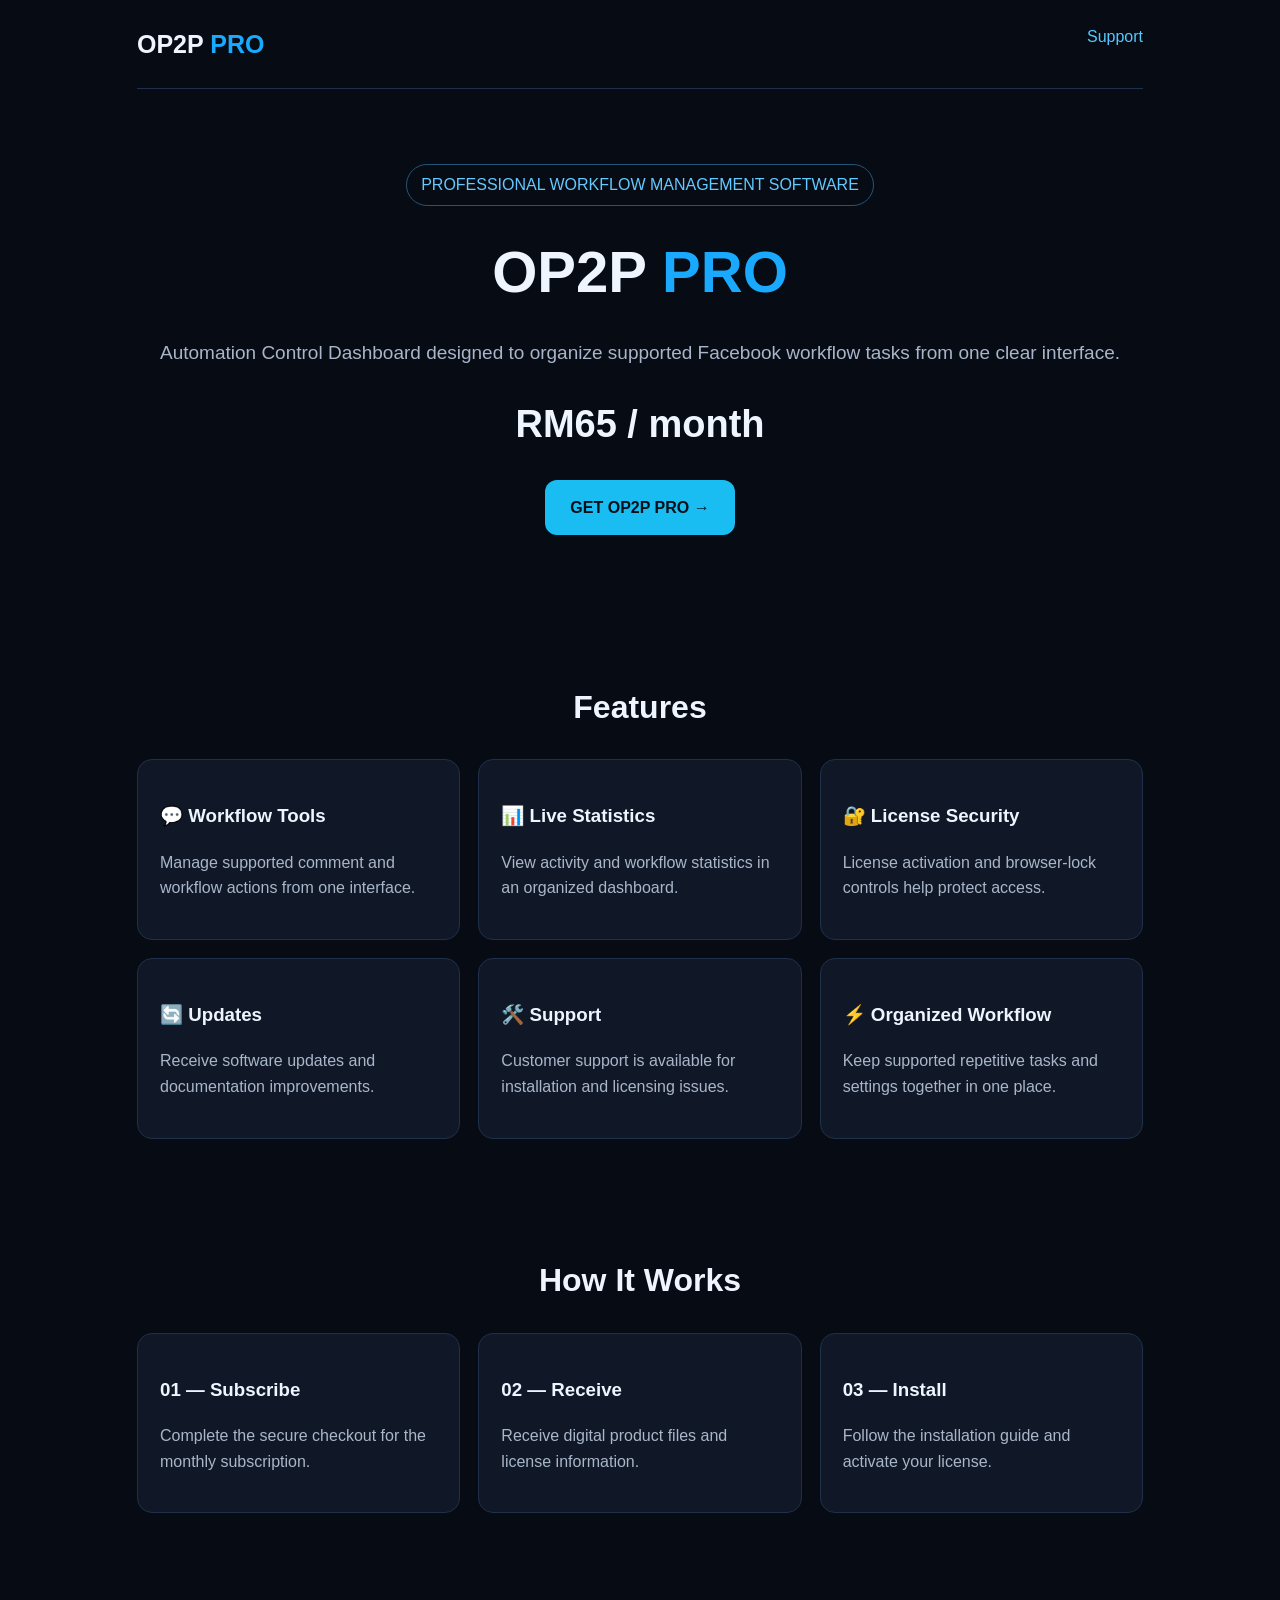
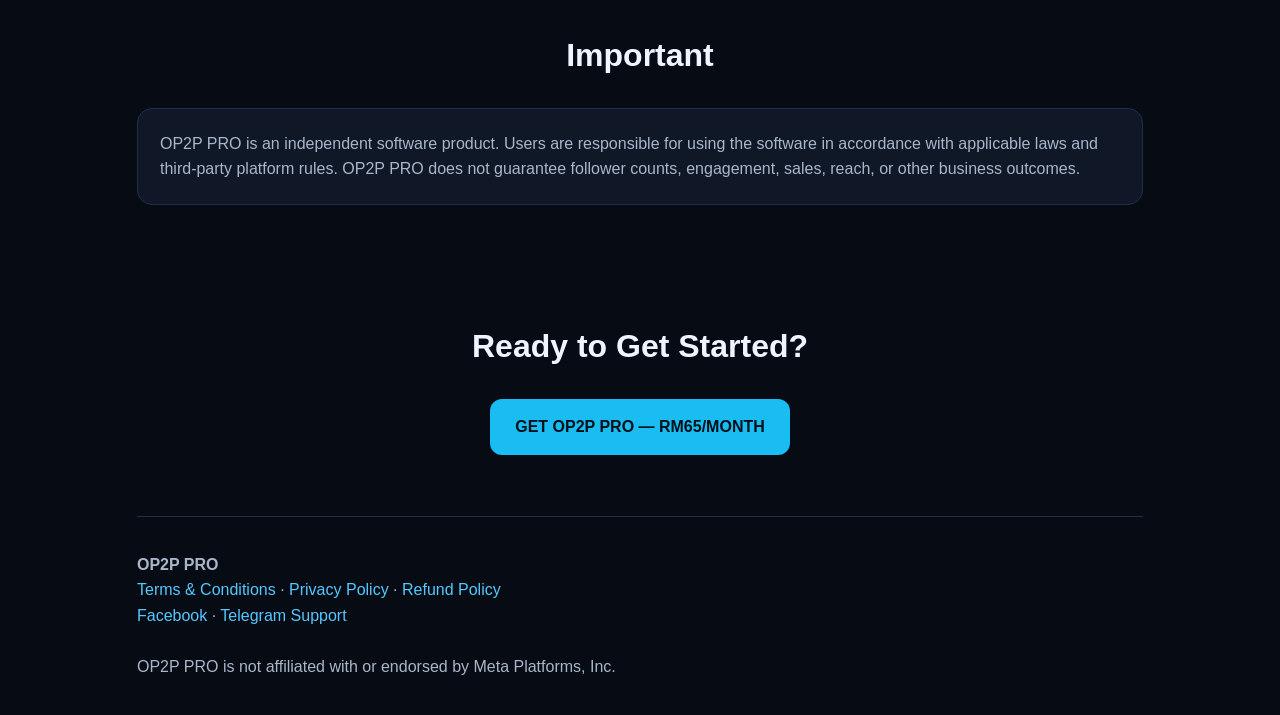
==== index.html @ 3888de6e "Add files via upload" ====
<!doctype html><html><head><meta charset="utf-8"><meta name="viewport" content="width=device-width,initial-scale=1"><title>OP2P PRO — Automation Control Dashboard</title><meta name="description" content="OP2P PRO professional workflow management software."><link rel="stylesheet" href="style.css"></head><body><div class="wrap"><nav><div class="logo">OP2P <span>PRO</span></div><a href="https://t.me/OP2PProSupportBot">Support</a></nav><header class="hero"><div class="badge">PROFESSIONAL WORKFLOW MANAGEMENT SOFTWARE</div><h1>OP2P <span style="color:#19a9ff">PRO</span></h1><p>Automation Control Dashboard designed to organize supported Facebook workflow tasks from one clear interface.</p><div class="price">RM65 / month</div><a class="cta" href="https://op2papps.lemonsqueezy.com/checkout/buy/ba3dc7da-df05-4dea-81e4-46353008de2c">GET OP2P PRO →</a></header><section><h2>Features</h2><div class="grid"><div class="card"><h3>💬 Workflow Tools</h3><p>Manage supported comment and workflow actions from one interface.</p></div><div class="card"><h3>📊 Live Statistics</h3><p>View activity and workflow statistics in an organized dashboard.</p></div><div class="card"><h3>🔐 License Security</h3><p>License activation and browser-lock controls help protect access.</p></div><div class="card"><h3>🔄 Updates</h3><p>Receive software updates and documentation improvements.</p></div><div class="card"><h3>🛠️ Support</h3><p>Customer support is available for installation and licensing issues.</p></div><div class="card"><h3>⚡ Organized Workflow</h3><p>Keep supported repetitive tasks and settings together in one place.</p></div></div></section><section><h2>How It Works</h2><div class="grid"><div class="card"><h3>01 — Subscribe</h3><p>Complete the secure checkout for the monthly subscription.</p></div><div class="card"><h3>02 — Receive</h3><p>Receive digital product files and license information.</p></div><div class="card"><h3>03 — Install</h3><p>Follow the installation guide and activate your license.</p></div></div></section><section><h2>Important</h2><div class="note">OP2P PRO is an independent software product. Users are responsible for using the software in accordance with applicable laws and third-party platform rules. OP2P PRO does not guarantee follower counts, engagement, sales, reach, or other business outcomes.</div></section><section><h2>Ready to Get Started?</h2><p style="text-align:center"><a class="cta" href="https://op2papps.lemonsqueezy.com/checkout/buy/ba3dc7da-df05-4dea-81e4-46353008de2c">GET OP2P PRO — RM65/MONTH</a></p></section><footer><b>OP2P PRO</b><br><a href="terms.html">Terms & Conditions</a> · <a href="privacy.html">Privacy Policy</a> · <a href="refund.html">Refund Policy</a><br><a href="https://www.facebook.com/OP2PApps">Facebook</a> · <a href="https://t.me/OP2PProSupportBot">Telegram Support</a><br><br>OP2P PRO is not affiliated with or endorsed by Meta Platforms, Inc.</footer></div></body></html>
---- style.css ----
*{box-sizing:border-box}body{margin:0;background:#070b14;color:#eef5ff;font:16px Arial;line-height:1.6}a{color:#55c8ff;text-decoration:none}.wrap{max-width:1050px;margin:auto;padding:0 22px}nav{padding:24px 0;border-bottom:1px solid #20304a;display:flex;justify-content:space-between}.logo{font-size:25px;font-weight:bold}.logo span{color:#19a9ff}.hero{text-align:center;padding:75px 0}.badge{color:#63c9ff;border:1px solid #245477;padding:7px 14px;border-radius:30px;display:inline-block}h1{font-size:58px;margin:20px 0}.hero p{color:#a9b6ca;font-size:19px}.price{font-size:38px;font-weight:bold;margin:25px}.cta{display:inline-block;padding:15px 25px;border-radius:12px;background:#19bdf2;color:#03101a;font-weight:bold}.grid{display:grid;grid-template-columns:repeat(3,1fr);gap:18px}.card{background:#101827;border:1px solid #20304a;border-radius:15px;padding:22px}.card p{color:#a9b6ca}section{padding:45px 0}h2{text-align:center;font-size:32px}.note{background:#101827;border:1px solid #20304a;border-radius:15px;padding:22px;color:#a9b6ca}footer{border-top:1px solid #20304a;padding:35px 0;color:#a9b6ca}@media(max-width:700px){h1{font-size:42px}.grid{grid-template-columns:1fr}}
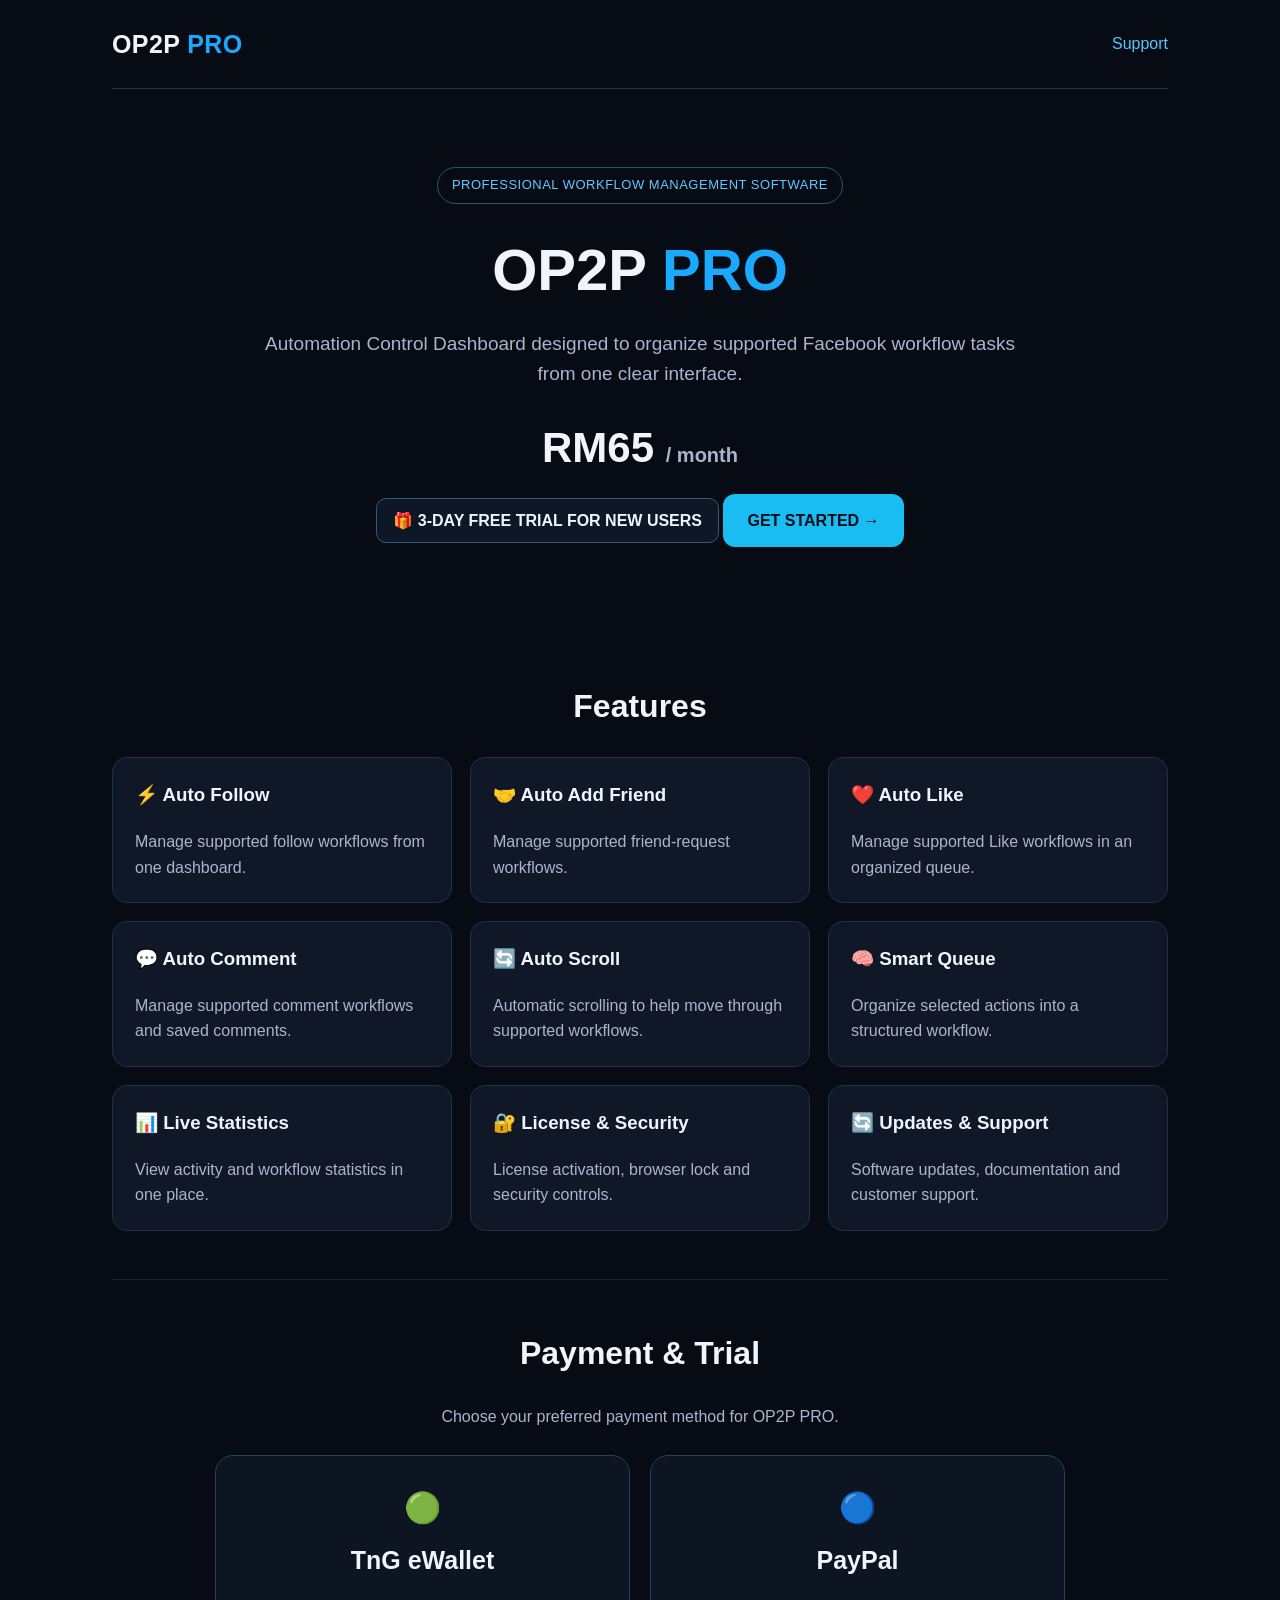
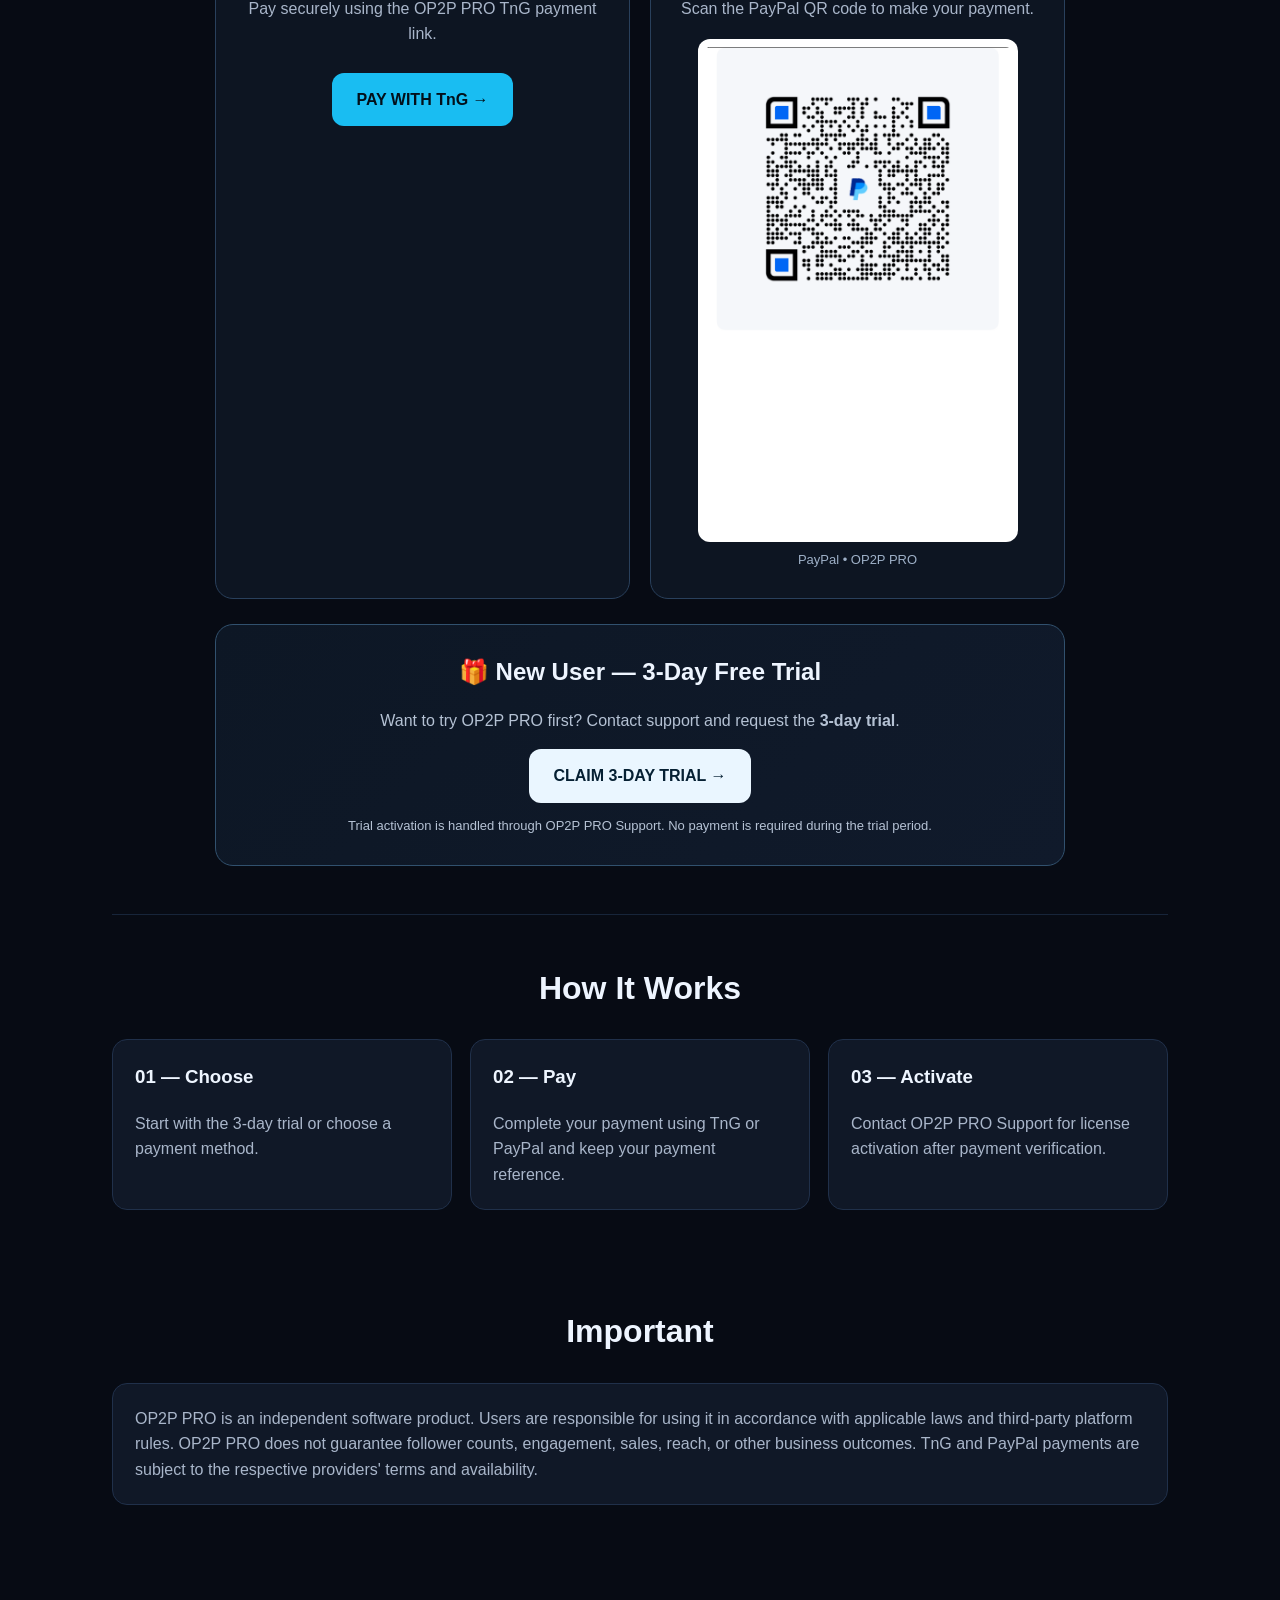
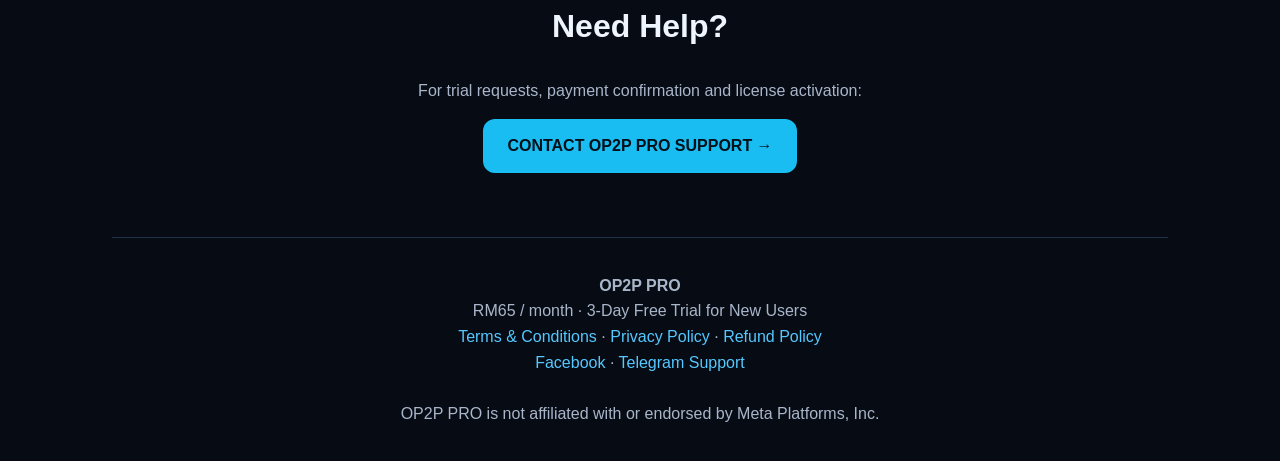
==== commit 57dc8501: "Add files via upload" ====
--- a/index.html
+++ b/index.html
@@ -1 +1,97 @@
-<!doctype html><html><head><meta charset="utf-8"><meta name="viewport" content="width=device-width,initial-scale=1"><title>OP2P PRO — Automation Control Dashboard</title><meta name="description" content="OP2P PRO professional workflow management software."><link rel="stylesheet" href="style.css"></head><body><div class="wrap"><nav><div class="logo">OP2P <span>PRO</span></div><a href="https://t.me/OP2PProSupportBot">Support</a></nav><header class="hero"><div class="badge">PROFESSIONAL WORKFLOW MANAGEMENT SOFTWARE</div><h1>OP2P <span style="color:#19a9ff">PRO</span></h1><p>Automation Control Dashboard designed to organize supported Facebook workflow tasks from one clear interface.</p><div class="price">RM65 / month</div><a class="cta" href="https://op2papps.lemonsqueezy.com/checkout/buy/ba3dc7da-df05-4dea-81e4-46353008de2c">GET OP2P PRO →</a></header><section><h2>Features</h2><div class="grid"><div class="card"><h3>💬 Workflow Tools</h3><p>Manage supported comment and workflow actions from one interface.</p></div><div class="card"><h3>📊 Live Statistics</h3><p>View activity and workflow statistics in an organized dashboard.</p></div><div class="card"><h3>🔐 License Security</h3><p>License activation and browser-lock controls help protect access.</p></div><div class="card"><h3>🔄 Updates</h3><p>Receive software updates and documentation improvements.</p></div><div class="card"><h3>🛠️ Support</h3><p>Customer support is available for installation and licensing issues.</p></div><div class="card"><h3>⚡ Organized Workflow</h3><p>Keep supported repetitive tasks and settings together in one place.</p></div></div></section><section><h2>How It Works</h2><div class="grid"><div class="card"><h3>01 — Subscribe</h3><p>Complete the secure checkout for the monthly subscription.</p></div><div class="card"><h3>02 — Receive</h3><p>Receive digital product files and license information.</p></div><div class="card"><h3>03 — Install</h3><p>Follow the installation guide and activate your license.</p></div></div></section><section><h2>Important</h2><div class="note">OP2P PRO is an independent software product. Users are responsible for using the software in accordance with applicable laws and third-party platform rules. OP2P PRO does not guarantee follower counts, engagement, sales, reach, or other business outcomes.</div></section><section><h2>Ready to Get Started?</h2><p style="text-align:center"><a class="cta" href="https://op2papps.lemonsqueezy.com/checkout/buy/ba3dc7da-df05-4dea-81e4-46353008de2c">GET OP2P PRO — RM65/MONTH</a></p></section><footer><b>OP2P PRO</b><br><a href="terms.html">Terms & Conditions</a> · <a href="privacy.html">Privacy Policy</a> · <a href="refund.html">Refund Policy</a><br><a href="https://www.facebook.com/OP2PApps">Facebook</a> · <a href="https://t.me/OP2PProSupportBot">Telegram Support</a><br><br>OP2P PRO is not affiliated with or endorsed by Meta Platforms, Inc.</footer></div></body></html>+<!doctype html>
+<html lang="en">
+<head>
+<meta charset="utf-8">
+<meta name="viewport" content="width=device-width,initial-scale=1">
+<title>OP2P PRO — Automation Control Dashboard</title>
+<meta name="description" content="OP2P PRO professional workflow management software with TnG and PayPal payment options.">
+<link rel="stylesheet" href="style.css">
+</head>
+<body>
+<div class="wrap">
+<nav>
+  <div class="logo">OP2P <span>PRO</span></div>
+  <a href="https://t.me/OP2PProSupportBot">Support</a>
+</nav>
+
+<header class="hero">
+  <div class="badge">PROFESSIONAL WORKFLOW MANAGEMENT SOFTWARE</div>
+  <h1>OP2P <span>PRO</span></h1>
+  <p>Automation Control Dashboard designed to organize supported Facebook workflow tasks from one clear interface.</p>
+  <div class="price">RM65 <small>/ month</small></div>
+  <div class="trial">🎁 3-DAY FREE TRIAL FOR NEW USERS</div>
+  <a class="cta" href="#payment">GET STARTED →</a>
+</header>
+
+<section>
+  <h2>Features</h2>
+  <div class="feature-list">
+    <div class="card"><h3>⚡ Auto Follow</h3><p>Manage supported follow workflows from one dashboard.</p></div>
+    <div class="card"><h3>🤝 Auto Add Friend</h3><p>Manage supported friend-request workflows.</p></div>
+    <div class="card"><h3>❤️ Auto Like</h3><p>Manage supported Like workflows in an organized queue.</p></div>
+    <div class="card"><h3>💬 Auto Comment</h3><p>Manage supported comment workflows and saved comments.</p></div>
+    <div class="card"><h3>🔄 Auto Scroll</h3><p>Automatic scrolling to help move through supported workflows.</p></div>
+    <div class="card"><h3>🧠 Smart Queue</h3><p>Organize selected actions into a structured workflow.</p></div>
+    <div class="card"><h3>📊 Live Statistics</h3><p>View activity and workflow statistics in one place.</p></div>
+    <div class="card"><h3>🔐 License & Security</h3><p>License activation, browser lock and security controls.</p></div>
+    <div class="card"><h3>🔄 Updates & Support</h3><p>Software updates, documentation and customer support.</p></div>
+  </div>
+</section>
+
+<section id="payment" class="payment-section">
+  <h2>Payment & Trial</h2>
+  <p class="center">Choose your preferred payment method for OP2P PRO.</p>
+  <div class="payment-grid">
+    <div class="payment-card tng">
+      <div class="payment-icon">🟢</div>
+      <h3>TnG eWallet</h3>
+      <p>Pay securely using the OP2P PRO TnG payment link.</p>
+      <a class="pay-btn" href="https://payment.tngdigital.com.my/sc/bDLofUCBY8" target="_blank" rel="noopener">PAY WITH TnG →</a>
+    </div>
+    <div class="payment-card paypal">
+      <div class="payment-icon">🔵</div>
+      <h3>PayPal</h3>
+      <p>Scan the PayPal QR code to make your payment.</p>
+      <img class="paypal-qr" src="paypal-qr.png" alt="OP2P PRO PayPal payment QR code">
+      <div class="qr-note">PayPal • OP2P PRO</div>
+    </div>
+  </div>
+
+  <div class="trial-box">
+    <h3>🎁 New User — 3-Day Free Trial</h3>
+    <p>Want to try OP2P PRO first? Contact support and request the <strong>3-day trial</strong>.</p>
+    <a class="secondary-cta" href="https://t.me/OP2PProSupportBot">CLAIM 3-DAY TRIAL →</a>
+    <p class="small">Trial activation is handled through OP2P PRO Support. No payment is required during the trial period.</p>
+  </div>
+</section>
+
+<section>
+  <h2>How It Works</h2>
+  <div class="grid three">
+    <div class="card"><h3>01 — Choose</h3><p>Start with the 3-day trial or choose a payment method.</p></div>
+    <div class="card"><h3>02 — Pay</h3><p>Complete your payment using TnG or PayPal and keep your payment reference.</p></div>
+    <div class="card"><h3>03 — Activate</h3><p>Contact OP2P PRO Support for license activation after payment verification.</p></div>
+  </div>
+</section>
+
+<section>
+  <h2>Important</h2>
+  <div class="note">OP2P PRO is an independent software product. Users are responsible for using it in accordance with applicable laws and third-party platform rules. OP2P PRO does not guarantee follower counts, engagement, sales, reach, or other business outcomes. TnG and PayPal payments are subject to the respective providers' terms and availability.</div>
+</section>
+
+<section>
+  <h2>Need Help?</h2>
+  <p class="center">For trial requests, payment confirmation and license activation:</p>
+  <p class="center"><a class="cta" href="https://t.me/OP2PProSupportBot">CONTACT OP2P PRO SUPPORT →</a></p>
+</section>
+
+<footer>
+  <b>OP2P PRO</b><br>
+  RM65 / month · 3-Day Free Trial for New Users<br>
+  <a href="terms.html">Terms & Conditions</a> · <a href="privacy.html">Privacy Policy</a> · <a href="refund.html">Refund Policy</a><br>
+  <a href="https://www.facebook.com/OP2PApps">Facebook</a> · <a href="https://t.me/OP2PProSupportBot">Telegram Support</a><br><br>
+  OP2P PRO is not affiliated with or endorsed by Meta Platforms, Inc.
+</footer>
+</div>
+</body>
+</html>
--- a/style.css
+++ b/style.css
@@ -1 +1,28 @@
-*{box-sizing:border-box}body{margin:0;background:#070b14;color:#eef5ff;font:16px Arial;line-height:1.6}a{color:#55c8ff;text-decoration:none}.wrap{max-width:1050px;margin:auto;padding:0 22px}nav{padding:24px 0;border-bottom:1px solid #20304a;display:flex;justify-content:space-between}.logo{font-size:25px;font-weight:bold}.logo span{color:#19a9ff}.hero{text-align:center;padding:75px 0}.badge{color:#63c9ff;border:1px solid #245477;padding:7px 14px;border-radius:30px;display:inline-block}h1{font-size:58px;margin:20px 0}.hero p{color:#a9b6ca;font-size:19px}.price{font-size:38px;font-weight:bold;margin:25px}.cta{display:inline-block;padding:15px 25px;border-radius:12px;background:#19bdf2;color:#03101a;font-weight:bold}.grid{display:grid;grid-template-columns:repeat(3,1fr);gap:18px}.card{background:#101827;border:1px solid #20304a;border-radius:15px;padding:22px}.card p{color:#a9b6ca}section{padding:45px 0}h2{text-align:center;font-size:32px}.note{background:#101827;border:1px solid #20304a;border-radius:15px;padding:22px;color:#a9b6ca}footer{border-top:1px solid #20304a;padding:35px 0;color:#a9b6ca}@media(max-width:700px){h1{font-size:42px}.grid{grid-template-columns:1fr}}+*{box-sizing:border-box}
+html{scroll-behavior:smooth}
+body{margin:0;background:#070b14;color:#eef5ff;font:16px Arial,Helvetica,sans-serif;line-height:1.6}
+a{color:#55c8ff;text-decoration:none}
+a:hover{text-decoration:underline}
+.wrap{max-width:1100px;margin:auto;padding:0 22px}
+nav{padding:24px 0;border-bottom:1px solid #20304a;display:flex;justify-content:space-between;align-items:center}
+.logo{font-size:25px;font-weight:bold;letter-spacing:.4px}.logo span,h1 span{color:#19a9ff}
+.hero{text-align:center;padding:78px 0 65px}
+.badge{color:#63c9ff;border:1px solid #245477;padding:7px 14px;border-radius:30px;display:inline-block;font-size:13px;letter-spacing:.5px}
+h1{font-size:58px;margin:20px 0 12px}
+.hero p{max-width:760px;margin:0 auto;color:#a9b6ca;font-size:19px}
+.price{font-size:42px;font-weight:bold;margin:25px 0 8px}.price small{font-size:20px;color:#a9b6ca}
+.trial{display:inline-block;margin:8px 0 25px;padding:9px 16px;border:1px solid #355a78;border-radius:10px;background:#0d1726;color:#e8f6ff;font-weight:bold}
+.cta,.pay-btn,.secondary-cta{display:inline-block;padding:14px 24px;border-radius:12px;background:#19bdf2;color:#03101a;font-weight:bold;text-decoration:none}.cta:hover,.pay-btn:hover,.secondary-cta:hover{text-decoration:none;filter:brightness(1.08)}
+section{padding:48px 0}h2{text-align:center;font-size:32px;margin:0 0 25px}.center{text-align:center;color:#a9b6ca}
+.feature-list{display:grid;grid-template-columns:repeat(3,1fr);gap:18px}
+.grid.three{display:grid;grid-template-columns:repeat(3,1fr);gap:18px}
+.card{background:#101827;border:1px solid #20304a;border-radius:15px;padding:22px}.card h3{margin-top:0}.card p{color:#a9b6ca;margin-bottom:0}
+.payment-section{border-top:1px solid #17253a;border-bottom:1px solid #17253a}
+.payment-grid{display:grid;grid-template-columns:1fr 1fr;gap:20px;max-width:850px;margin:25px auto}
+.payment-card{background:#0d1522;border:1px solid #29405c;border-radius:18px;padding:28px;text-align:center}.payment-card h3{font-size:25px;margin:8px 0}.payment-card p{color:#a9b6ca}.payment-icon{font-size:30px}
+.pay-btn{margin-top:10px}.paypal-qr{display:block;width:min(320px,100%);height:auto;margin:18px auto 8px;border-radius:12px;background:#fff;padding:8px}.qr-note{color:#9eb0c7;font-size:13px}
+.trial-box{max-width:850px;margin:25px auto 0;padding:28px;border:1px solid #31516e;border-radius:18px;background:linear-gradient(135deg,#0d1725,#101a2b);text-align:center}.trial-box h3{font-size:24px;margin:0 0 8px}.trial-box p{color:#b5c2d4}.small{font-size:13px!important;margin-bottom:0}
+.secondary-cta{background:#eaf6ff;color:#062033}
+.note{background:#101827;border:1px solid #20304a;border-radius:15px;padding:22px;color:#a9b6ca}
+footer{border-top:1px solid #20304a;padding:35px 0;color:#a9b6ca;text-align:center}
+@media(max-width:800px){.feature-list,.grid.three,.payment-grid{grid-template-columns:1fr}h1{font-size:44px}.hero{padding-top:55px}.price{font-size:36px}}
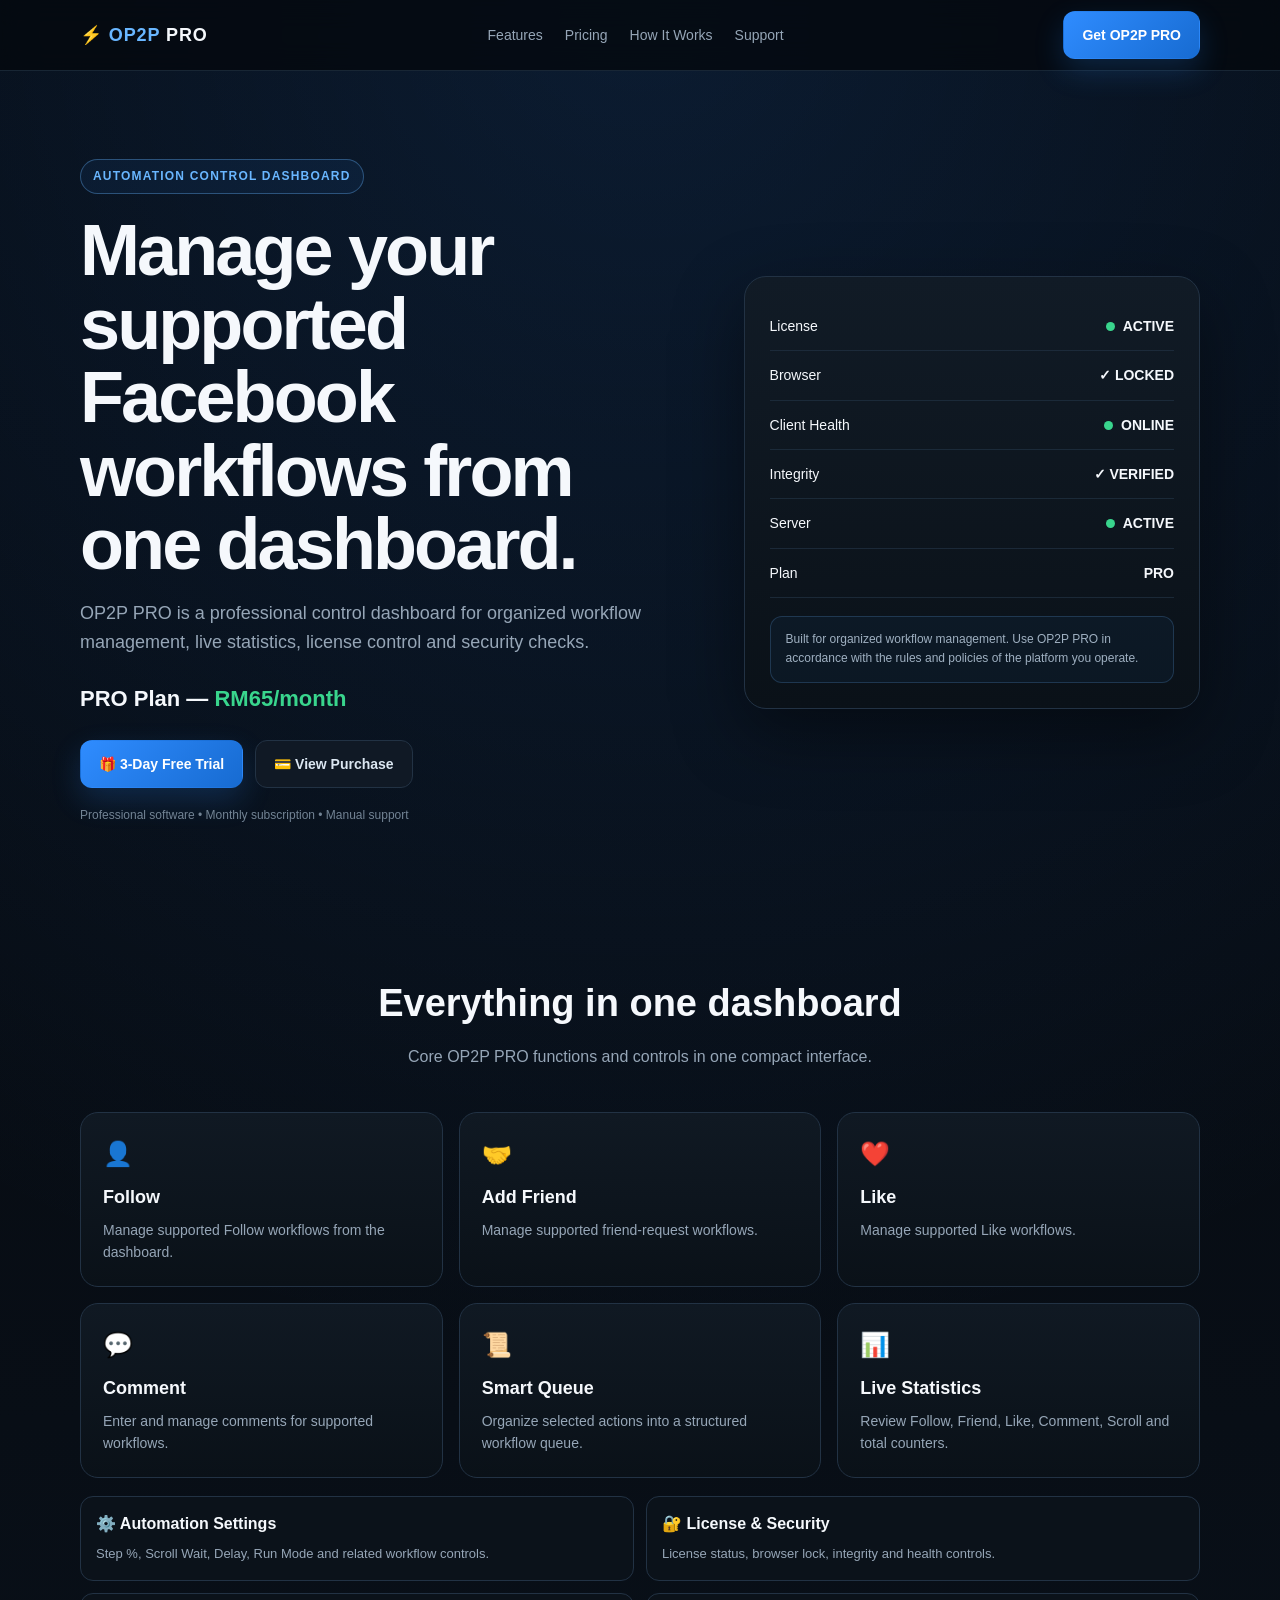
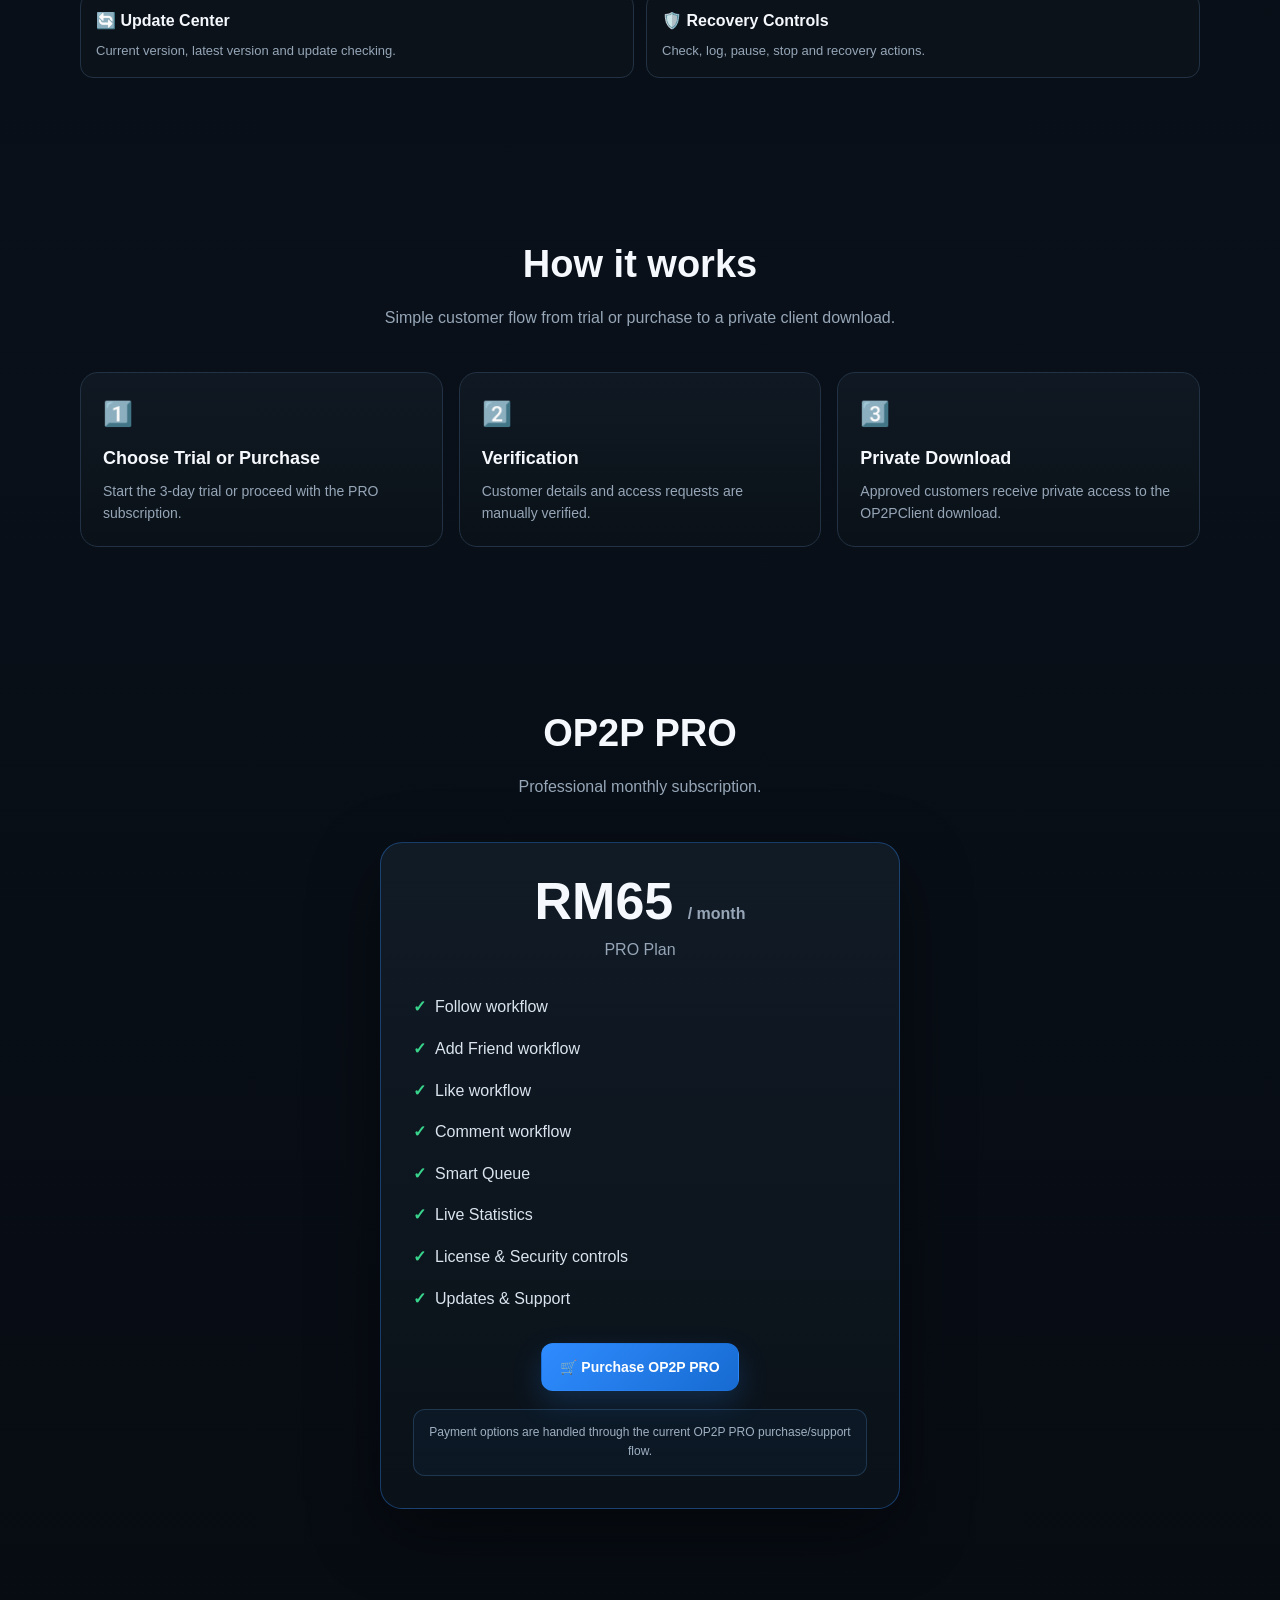
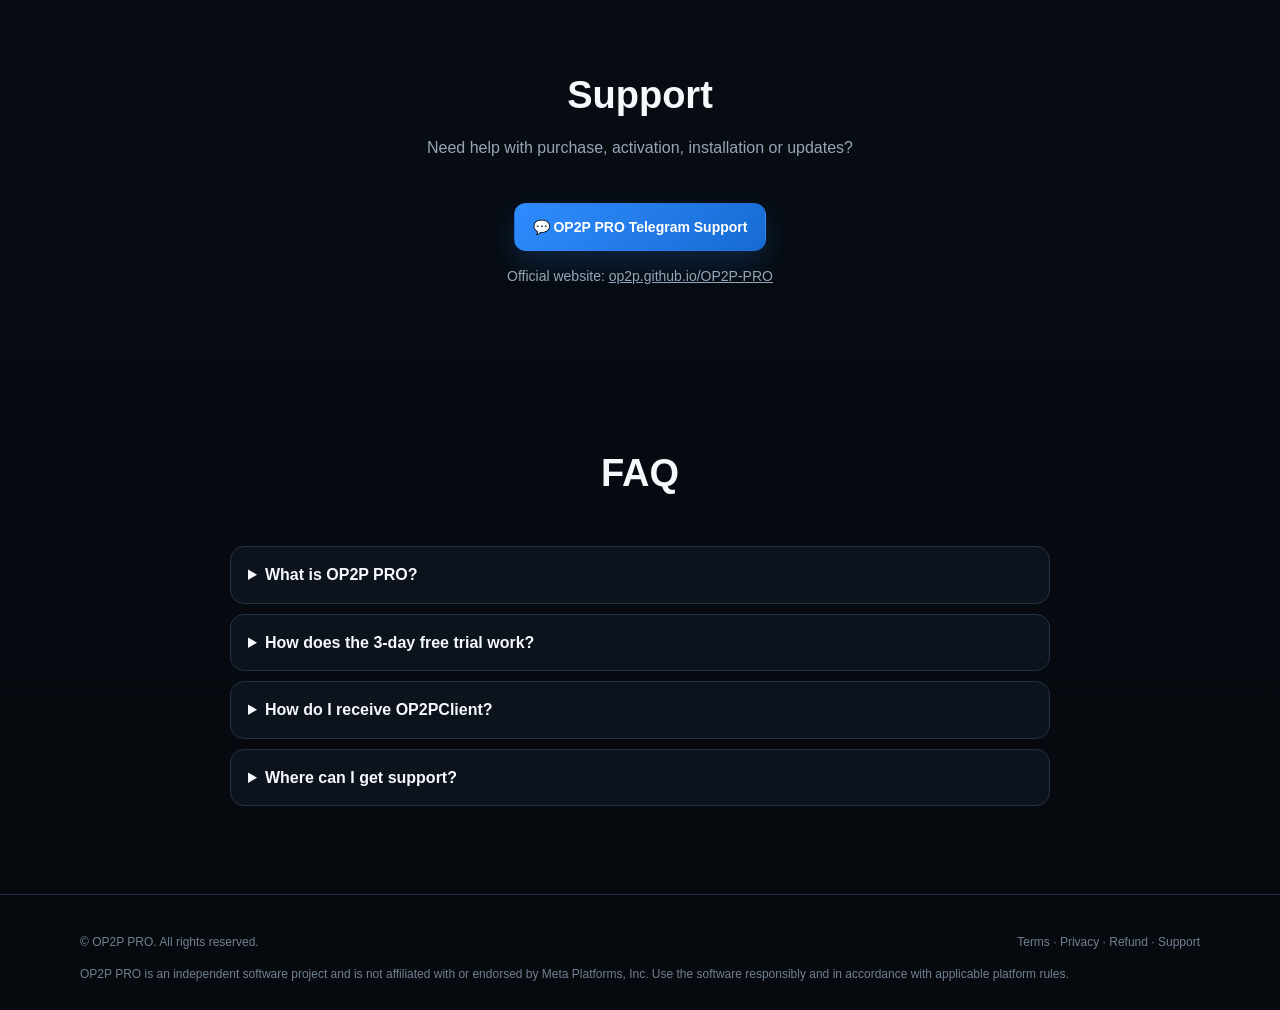
==== commit 39ab5884: "Add files via upload" ====
--- a/index.html
+++ b/index.html
@@ -1,97 +1,344 @@
-<!doctype html>
+<!DOCTYPE html>
 <html lang="en">
 <head>
-<meta charset="utf-8">
+<meta charset="UTF-8">
 <meta name="viewport" content="width=device-width,initial-scale=1">
+<meta name="description" content="OP2P PRO — Professional Automation Control Dashboard for organized Facebook workflow management.">
+<meta name="theme-color" content="#070a0f">
 <title>OP2P PRO — Automation Control Dashboard</title>
-<meta name="description" content="OP2P PRO professional workflow management software with TnG and PayPal payment options.">
-<link rel="stylesheet" href="style.css">
+<style>
+:root{
+  --bg:#05080d;
+  --panel:#0c121a;
+  --panel2:#101923;
+  --line:#223244;
+  --text:#f5f8fc;
+  --muted:#96a6b7;
+  --blue:#2f8cff;
+  --blue2:#69b6ff;
+  --green:#39d58d;
+  --shadow:0 24px 70px rgba(0,0,0,.42);
+}
+*{box-sizing:border-box}
+html{scroll-behavior:smooth}
+body{
+  margin:0;
+  font-family:Inter,Segoe UI,Arial,sans-serif;
+  color:var(--text);
+  background:
+    radial-gradient(circle at 50% 0%,rgba(47,140,255,.15),transparent 32%),
+    linear-gradient(180deg,#05080d,#091019 45%,#06090e);
+  line-height:1.6;
+}
+a{color:inherit}
+.container{width:min(1120px,calc(100% - 36px));margin:auto}
+.nav{
+  position:sticky;top:0;z-index:20;
+  backdrop-filter:blur(14px);
+  background:rgba(5,8,13,.78);
+  border-bottom:1px solid rgba(34,50,68,.7);
+}
+.nav-inner{
+  min-height:70px;display:flex;align-items:center;justify-content:space-between;gap:18px;
+}
+.brand{font-weight:900;letter-spacing:.05em;font-size:18px}
+.brand span{color:var(--blue2)}
+.nav-links{display:flex;gap:22px;align-items:center;font-size:14px;color:var(--muted)}
+.nav-links a{text-decoration:none}
+.nav-links a:hover{color:var(--text)}
+.btn{
+  display:inline-flex;align-items:center;justify-content:center;
+  min-height:48px;padding:0 18px;border-radius:12px;
+  text-decoration:none;font-weight:800;font-size:14px;
+  border:1px solid transparent;transition:.18s ease;
+}
+.btn:hover{transform:translateY(-1px)}
+.btn-primary{
+  color:#fff;
+  background:linear-gradient(135deg,var(--blue),#176bd1);
+  box-shadow:0 12px 30px rgba(47,140,255,.2);
+}
+.btn-secondary{
+  color:#dce7f2;background:#101925;border-color:var(--line);
+}
+.hero{padding:88px 0 70px}
+.hero-grid{display:grid;grid-template-columns:1.15fr .85fr;gap:46px;align-items:center}
+.eyebrow{
+  display:inline-flex;padding:7px 12px;border-radius:999px;
+  border:1px solid rgba(105,182,255,.35);
+  background:rgba(47,140,255,.07);
+  color:var(--blue2);font-size:12px;font-weight:900;letter-spacing:.1em;
+}
+h1{font-size:clamp(42px,7vw,72px);line-height:1.02;margin:20px 0 18px;letter-spacing:-.04em}
+.hero p{font-size:18px;color:var(--muted);max-width:680px}
+.price{
+  margin:24px 0 8px;font-size:22px;font-weight:900;
+}
+.price span{color:var(--green)}
+.hero-actions{display:flex;flex-wrap:wrap;gap:12px;margin-top:24px}
+.trust{margin-top:18px;color:#728394;font-size:12px}
+.hero-card{
+  background:linear-gradient(180deg,#111b26,#0a1118);
+  border:1px solid var(--line);border-radius:22px;padding:25px;box-shadow:var(--shadow);
+}
+.status-row{
+  display:flex;align-items:center;justify-content:space-between;
+  padding:13px 0;border-bottom:1px solid rgba(34,50,68,.7);
+  font-size:14px;
+}
+.status-row:last-child{border-bottom:0}
+.dot{width:9px;height:9px;border-radius:50%;display:inline-block;margin-right:8px;background:var(--green)}
+.section{padding:78px 0}
+.section-title{text-align:center;max-width:720px;margin:0 auto 42px}
+.section-title h2{font-size:38px;margin:0 0 10px}
+.section-title p{margin:0;color:var(--muted)}
+.grid{display:grid;grid-template-columns:repeat(3,1fr);gap:16px}
+.card{
+  background:linear-gradient(180deg,#101923,#0a1118);
+  border:1px solid var(--line);border-radius:18px;padding:22px;
+}
+.card h3{margin:10px 0 7px;font-size:18px}
+.card p{margin:0;color:var(--muted);font-size:14px}
+.icon{font-size:24px}
+.feature-list{display:grid;grid-template-columns:repeat(2,1fr);gap:12px;margin-top:18px}
+.feature{
+  padding:14px 15px;background:#0b121a;border:1px solid var(--line);border-radius:13px;
+}
+.feature b{display:block;margin-bottom:4px}
+.feature span{color:var(--muted);font-size:13px}
+.pricing{
+  max-width:520px;margin:auto;
+  text-align:center;
+  background:linear-gradient(180deg,#111b26,#0a1118);
+  border:1px solid rgba(47,140,255,.35);border-radius:22px;
+  padding:32px;box-shadow:var(--shadow);
+}
+.price-big{font-size:52px;font-weight:900;line-height:1}
+.price-big small{font-size:16px;color:var(--muted);font-weight:600}
+.pricing ul{list-style:none;padding:0;margin:24px 0;text-align:left}
+.pricing li{padding:8px 0;color:#d9e4ee}
+.pricing li::before{content:"✓";color:var(--green);font-weight:900;margin-right:9px}
+.center{text-align:center}
+.faq{max-width:820px;margin:auto}
+.faq details{
+  background:#0c131c;border:1px solid var(--line);border-radius:14px;
+  padding:15px 17px;margin-bottom:10px;
+}
+.faq summary{cursor:pointer;font-weight:800}
+.faq p{color:var(--muted);margin:10px 0 0}
+.footer{
+  padding:38px 0 26px;border-top:1px solid var(--line);
+  color:#718091;font-size:12px;
+}
+.footer-grid{display:flex;justify-content:space-between;gap:20px;flex-wrap:wrap}
+.footer a{text-decoration:none}
+.notice{
+  margin-top:18px;padding:13px 15px;border-radius:12px;
+  border:1px solid rgba(105,182,255,.2);background:rgba(47,140,255,.05);
+  color:#9fb0c1;font-size:12px;
+}
+@media(max-width:850px){
+  .hero-grid{grid-template-columns:1fr}
+  .grid{grid-template-columns:1fr}
+}
+@media(max-width:650px){
+  .nav-links{display:none}
+  .hero{padding:62px 0 48px}
+  .feature-list{grid-template-columns:1fr}
+  .container{width:min(100% - 24px,1120px)}
+  h1{font-size:46px}
+}
+</style>
 </head>
 <body>
-<div class="wrap">
-<nav>
-  <div class="logo">OP2P <span>PRO</span></div>
-  <a href="https://t.me/OP2PProSupportBot">Support</a>
+
+<nav class="nav">
+  <div class="container nav-inner">
+    <div class="brand">⚡ <span>OP2P</span> PRO</div>
+    <div class="nav-links">
+      <a href="#features">Features</a>
+      <a href="#pricing">Pricing</a>
+      <a href="#how">How It Works</a>
+      <a href="#support">Support</a>
+    </div>
+    <a class="btn btn-primary" href="#pricing">Get OP2P PRO</a>
+  </div>
 </nav>
 
 <header class="hero">
-  <div class="badge">PROFESSIONAL WORKFLOW MANAGEMENT SOFTWARE</div>
-  <h1>OP2P <span>PRO</span></h1>
-  <p>Automation Control Dashboard designed to organize supported Facebook workflow tasks from one clear interface.</p>
-  <div class="price">RM65 <small>/ month</small></div>
-  <div class="trial">🎁 3-DAY FREE TRIAL FOR NEW USERS</div>
-  <a class="cta" href="#payment">GET STARTED →</a>
+  <div class="container hero-grid">
+    <div>
+      <div class="eyebrow">AUTOMATION CONTROL DASHBOARD</div>
+      <h1>Manage your supported Facebook workflows from one dashboard.</h1>
+      <p>
+        OP2P PRO is a professional control dashboard for organized workflow management,
+        live statistics, license control and security checks.
+      </p>
+
+      <div class="price">PRO Plan — <span>RM65/month</span></div>
+
+      <div class="hero-actions">
+        <!-- UPDATED FREE TRIAL LINK -->
+        <a class="btn btn-primary"
+           href="https://script.google.com/macros/s/AKfycbx8cmAmPlQ5tBE_uNK3cNisuYwgIhUK6ZQdDStOA5irdGsIKd6D3-aHzeuV4elnh3dB/exec?mode=trial">
+          🎁 3-Day Free Trial
+        </a>
+        <a class="btn btn-secondary" href="#pricing">💳 View Purchase</a>
+      </div>
+
+      <div class="trust">
+        Professional software • Monthly subscription • Manual support
+      </div>
+    </div>
+
+    <div class="hero-card">
+      <div class="status-row"><span>License</span><b><span class="dot"></span>ACTIVE</b></div>
+      <div class="status-row"><span>Browser</span><b>✓ LOCKED</b></div>
+      <div class="status-row"><span>Client Health</span><b><span class="dot"></span>ONLINE</b></div>
+      <div class="status-row"><span>Integrity</span><b>✓ VERIFIED</b></div>
+      <div class="status-row"><span>Server</span><b><span class="dot"></span>ACTIVE</b></div>
+      <div class="status-row"><span>Plan</span><b>PRO</b></div>
+      <div class="notice">
+        Built for organized workflow management. Use OP2P PRO in accordance with the rules and policies of the platform you operate.
+      </div>
+    </div>
+  </div>
 </header>
 
-<section>
-  <h2>Features</h2>
-  <div class="feature-list">
-    <div class="card"><h3>⚡ Auto Follow</h3><p>Manage supported follow workflows from one dashboard.</p></div>
-    <div class="card"><h3>🤝 Auto Add Friend</h3><p>Manage supported friend-request workflows.</p></div>
-    <div class="card"><h3>❤️ Auto Like</h3><p>Manage supported Like workflows in an organized queue.</p></div>
-    <div class="card"><h3>💬 Auto Comment</h3><p>Manage supported comment workflows and saved comments.</p></div>
-    <div class="card"><h3>🔄 Auto Scroll</h3><p>Automatic scrolling to help move through supported workflows.</p></div>
-    <div class="card"><h3>🧠 Smart Queue</h3><p>Organize selected actions into a structured workflow.</p></div>
-    <div class="card"><h3>📊 Live Statistics</h3><p>View activity and workflow statistics in one place.</p></div>
-    <div class="card"><h3>🔐 License & Security</h3><p>License activation, browser lock and security controls.</p></div>
-    <div class="card"><h3>🔄 Updates & Support</h3><p>Software updates, documentation and customer support.</p></div>
-  </div>
-</section>
-
-<section id="payment" class="payment-section">
-  <h2>Payment & Trial</h2>
-  <p class="center">Choose your preferred payment method for OP2P PRO.</p>
-  <div class="payment-grid">
-    <div class="payment-card tng">
-      <div class="payment-icon">🟢</div>
-      <h3>TnG eWallet</h3>
-      <p>Pay securely using the OP2P PRO TnG payment link.</p>
-      <a class="pay-btn" href="https://payment.tngdigital.com.my/sc/bDLofUCBY8" target="_blank" rel="noopener">PAY WITH TnG →</a>
-    </div>
-    <div class="payment-card paypal">
-      <div class="payment-icon">🔵</div>
-      <h3>PayPal</h3>
-      <p>Scan the PayPal QR code to make your payment.</p>
-      <img class="paypal-qr" src="paypal-qr.png" alt="OP2P PRO PayPal payment QR code">
-      <div class="qr-note">PayPal • OP2P PRO</div>
-    </div>
-  </div>
-
-  <div class="trial-box">
-    <h3>🎁 New User — 3-Day Free Trial</h3>
-    <p>Want to try OP2P PRO first? Contact support and request the <strong>3-day trial</strong>.</p>
-    <a class="secondary-cta" href="https://t.me/OP2PProSupportBot">CLAIM 3-DAY TRIAL →</a>
-    <p class="small">Trial activation is handled through OP2P PRO Support. No payment is required during the trial period.</p>
-  </div>
-</section>
-
-<section>
-  <h2>How It Works</h2>
-  <div class="grid three">
-    <div class="card"><h3>01 — Choose</h3><p>Start with the 3-day trial or choose a payment method.</p></div>
-    <div class="card"><h3>02 — Pay</h3><p>Complete your payment using TnG or PayPal and keep your payment reference.</p></div>
-    <div class="card"><h3>03 — Activate</h3><p>Contact OP2P PRO Support for license activation after payment verification.</p></div>
-  </div>
-</section>
-
-<section>
-  <h2>Important</h2>
-  <div class="note">OP2P PRO is an independent software product. Users are responsible for using it in accordance with applicable laws and third-party platform rules. OP2P PRO does not guarantee follower counts, engagement, sales, reach, or other business outcomes. TnG and PayPal payments are subject to the respective providers' terms and availability.</div>
-</section>
-
-<section>
-  <h2>Need Help?</h2>
-  <p class="center">For trial requests, payment confirmation and license activation:</p>
-  <p class="center"><a class="cta" href="https://t.me/OP2PProSupportBot">CONTACT OP2P PRO SUPPORT →</a></p>
-</section>
-
-<footer>
-  <b>OP2P PRO</b><br>
-  RM65 / month · 3-Day Free Trial for New Users<br>
-  <a href="terms.html">Terms & Conditions</a> · <a href="privacy.html">Privacy Policy</a> · <a href="refund.html">Refund Policy</a><br>
-  <a href="https://www.facebook.com/OP2PApps">Facebook</a> · <a href="https://t.me/OP2PProSupportBot">Telegram Support</a><br><br>
-  OP2P PRO is not affiliated with or endorsed by Meta Platforms, Inc.
+<section class="section" id="features">
+  <div class="container">
+    <div class="section-title">
+      <h2>Everything in one dashboard</h2>
+      <p>Core OP2P PRO functions and controls in one compact interface.</p>
+    </div>
+
+    <div class="grid">
+      <div class="card"><div class="icon">👤</div><h3>Follow</h3><p>Manage supported Follow workflows from the dashboard.</p></div>
+      <div class="card"><div class="icon">🤝</div><h3>Add Friend</h3><p>Manage supported friend-request workflows.</p></div>
+      <div class="card"><div class="icon">❤️</div><h3>Like</h3><p>Manage supported Like workflows.</p></div>
+      <div class="card"><div class="icon">💬</div><h3>Comment</h3><p>Enter and manage comments for supported workflows.</p></div>
+      <div class="card"><div class="icon">📜</div><h3>Smart Queue</h3><p>Organize selected actions into a structured workflow queue.</p></div>
+      <div class="card"><div class="icon">📊</div><h3>Live Statistics</h3><p>Review Follow, Friend, Like, Comment, Scroll and total counters.</p></div>
+    </div>
+
+    <div class="feature-list">
+      <div class="feature"><b>⚙️ Automation Settings</b><span>Step %, Scroll Wait, Delay, Run Mode and related workflow controls.</span></div>
+      <div class="feature"><b>🔐 License & Security</b><span>License status, browser lock, integrity and health controls.</span></div>
+      <div class="feature"><b>🔄 Update Center</b><span>Current version, latest version and update checking.</span></div>
+      <div class="feature"><b>🛡️ Recovery Controls</b><span>Check, log, pause, stop and recovery actions.</span></div>
+    </div>
+  </div>
+</section>
+
+<section class="section" id="how">
+  <div class="container">
+    <div class="section-title">
+      <h2>How it works</h2>
+      <p>Simple customer flow from trial or purchase to a private client download.</p>
+    </div>
+
+    <div class="grid">
+      <div class="card"><div class="icon">1️⃣</div><h3>Choose Trial or Purchase</h3><p>Start the 3-day trial or proceed with the PRO subscription.</p></div>
+      <div class="card"><div class="icon">2️⃣</div><h3>Verification</h3><p>Customer details and access requests are manually verified.</p></div>
+      <div class="card"><div class="icon">3️⃣</div><h3>Private Download</h3><p>Approved customers receive private access to the OP2PClient download.</p></div>
+    </div>
+  </div>
+</section>
+
+<section class="section" id="pricing">
+  <div class="container">
+    <div class="section-title">
+      <h2>OP2P PRO</h2>
+      <p>Professional monthly subscription.</p>
+    </div>
+
+    <div class="pricing">
+      <div class="price-big">RM65 <small>/ month</small></div>
+      <div style="color:var(--muted);margin-top:10px">PRO Plan</div>
+
+      <ul>
+        <li>Follow workflow</li>
+        <li>Add Friend workflow</li>
+        <li>Like workflow</li>
+        <li>Comment workflow</li>
+        <li>Smart Queue</li>
+        <li>Live Statistics</li>
+        <li>License & Security controls</li>
+        <li>Updates & Support</li>
+      </ul>
+
+      <!-- Keep purchase CTA neutral so you can connect your current payment page -->
+      <a class="btn btn-primary" href="https://t.me/OP2PProSupportBot">
+        🛒 Purchase OP2P PRO
+      </a>
+
+      <div class="notice">
+        Payment options are handled through the current OP2P PRO purchase/support flow.
+      </div>
+    </div>
+  </div>
+</section>
+
+<section class="section" id="support">
+  <div class="container">
+    <div class="section-title">
+      <h2>Support</h2>
+      <p>Need help with purchase, activation, installation or updates?</p>
+    </div>
+
+    <div class="center">
+      <a class="btn btn-primary" href="https://t.me/OP2PProSupportBot">💬 OP2P PRO Telegram Support</a>
+      <div style="margin-top:14px;color:var(--muted);font-size:14px">
+        Official website:
+        <a href="https://op2p.github.io/OP2P-PRO/">op2p.github.io/OP2P-PRO</a>
+      </div>
+    </div>
+  </div>
+</section>
+
+<section class="section">
+  <div class="container faq">
+    <div class="section-title">
+      <h2>FAQ</h2>
+    </div>
+
+    <details>
+      <summary>What is OP2P PRO?</summary>
+      <p>OP2P PRO is a professional Automation Control Dashboard for organized workflow management, live statistics, license control and security checks.</p>
+    </details>
+
+    <details>
+      <summary>How does the 3-day free trial work?</summary>
+      <p>Submit your name, Gmail and Telegram username. The trial request is manually verified before a 3-day license is issued.</p>
+    </details>
+
+    <details>
+      <summary>How do I receive OP2PClient?</summary>
+      <p>After approval, the download request is verified and private Google Drive access is granted to the approved Google account.</p>
+    </details>
+
+    <details>
+      <summary>Where can I get support?</summary>
+      <p>Use the official OP2P PRO Telegram Support bot.</p>
+    </details>
+  </div>
+</section>
+
+<footer class="footer">
+  <div class="container footer-grid">
+    <div>© OP2P PRO. All rights reserved.</div>
+    <div>
+      <a href="terms.html">Terms</a> ·
+      <a href="privacy.html">Privacy</a> ·
+      <a href="refund.html">Refund</a> ·
+      <a href="https://t.me/OP2PProSupportBot">Support</a>
+    </div>
+  </div>
+  <div class="container" style="margin-top:12px">
+    OP2P PRO is an independent software project and is not affiliated with or endorsed by Meta Platforms, Inc.
+    Use the software responsibly and in accordance with applicable platform rules.
+  </div>
 </footer>
-</div>
+
 </body>
 </html>
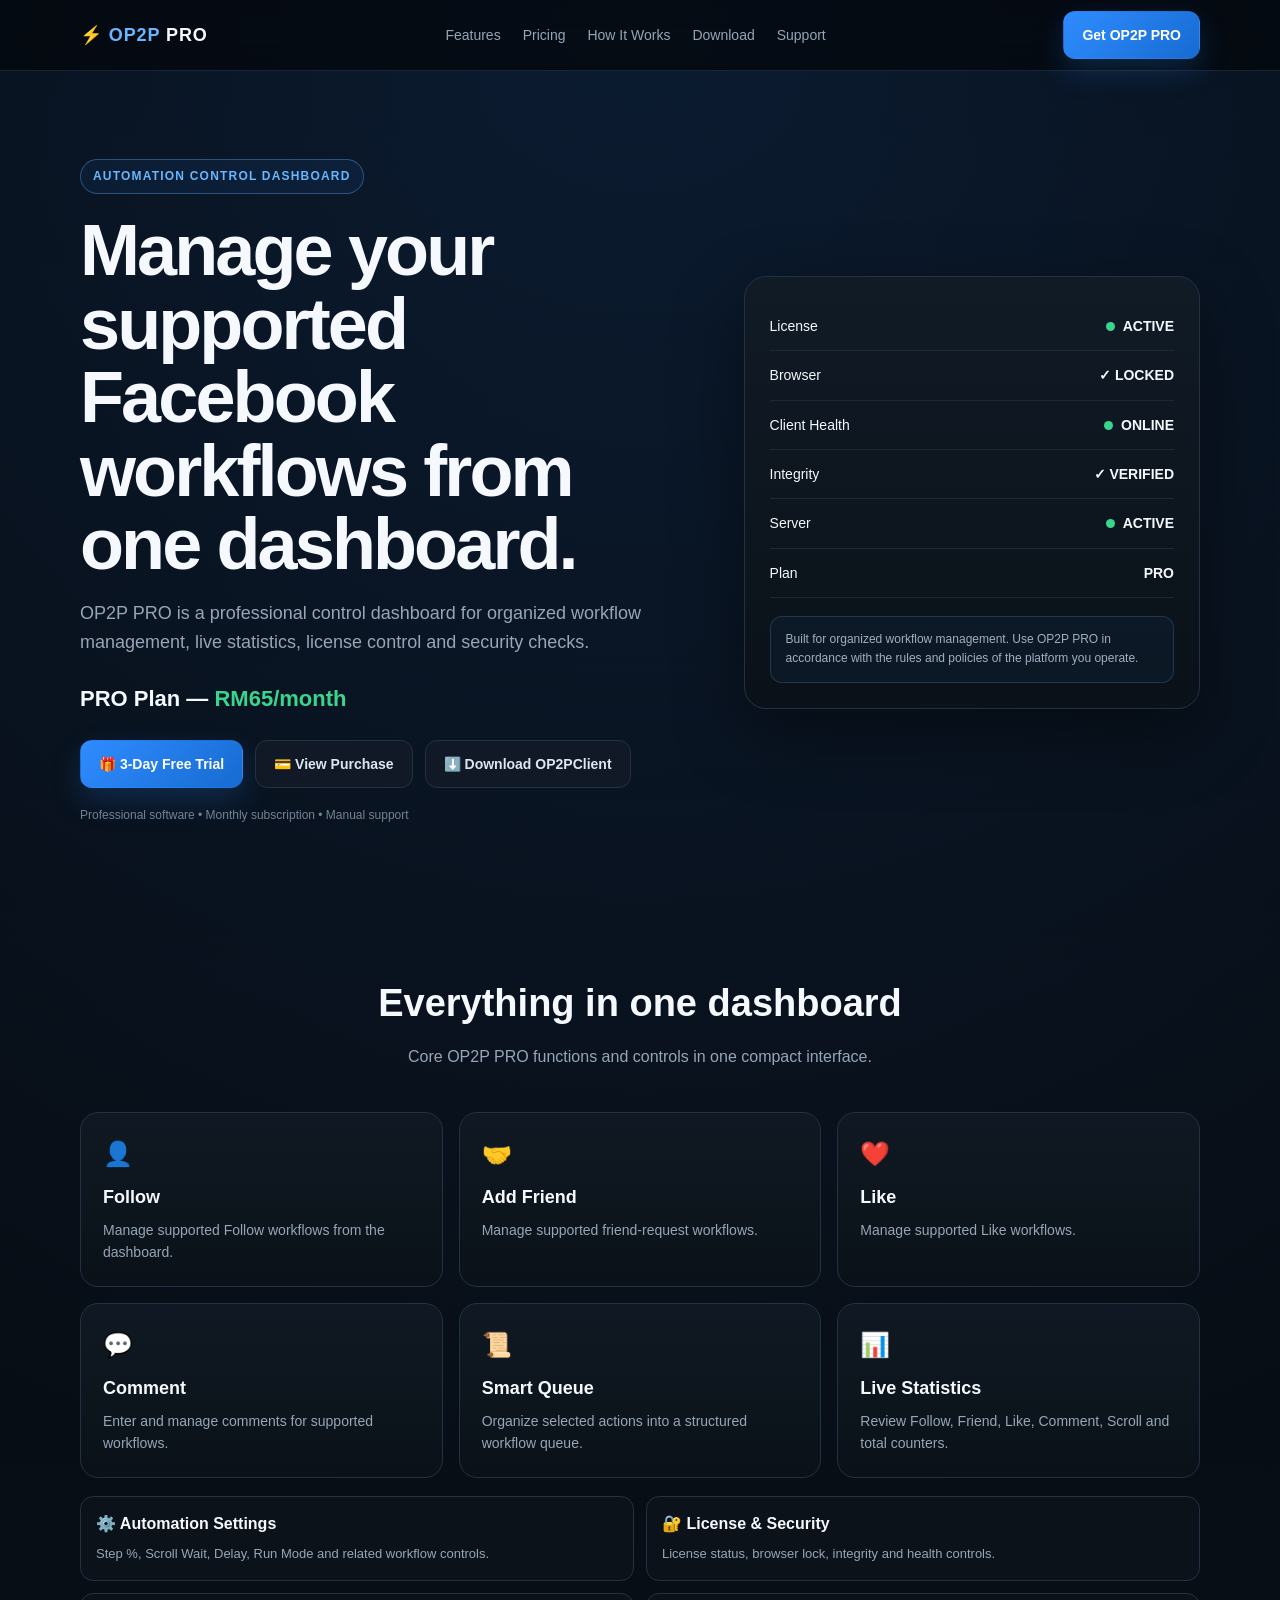
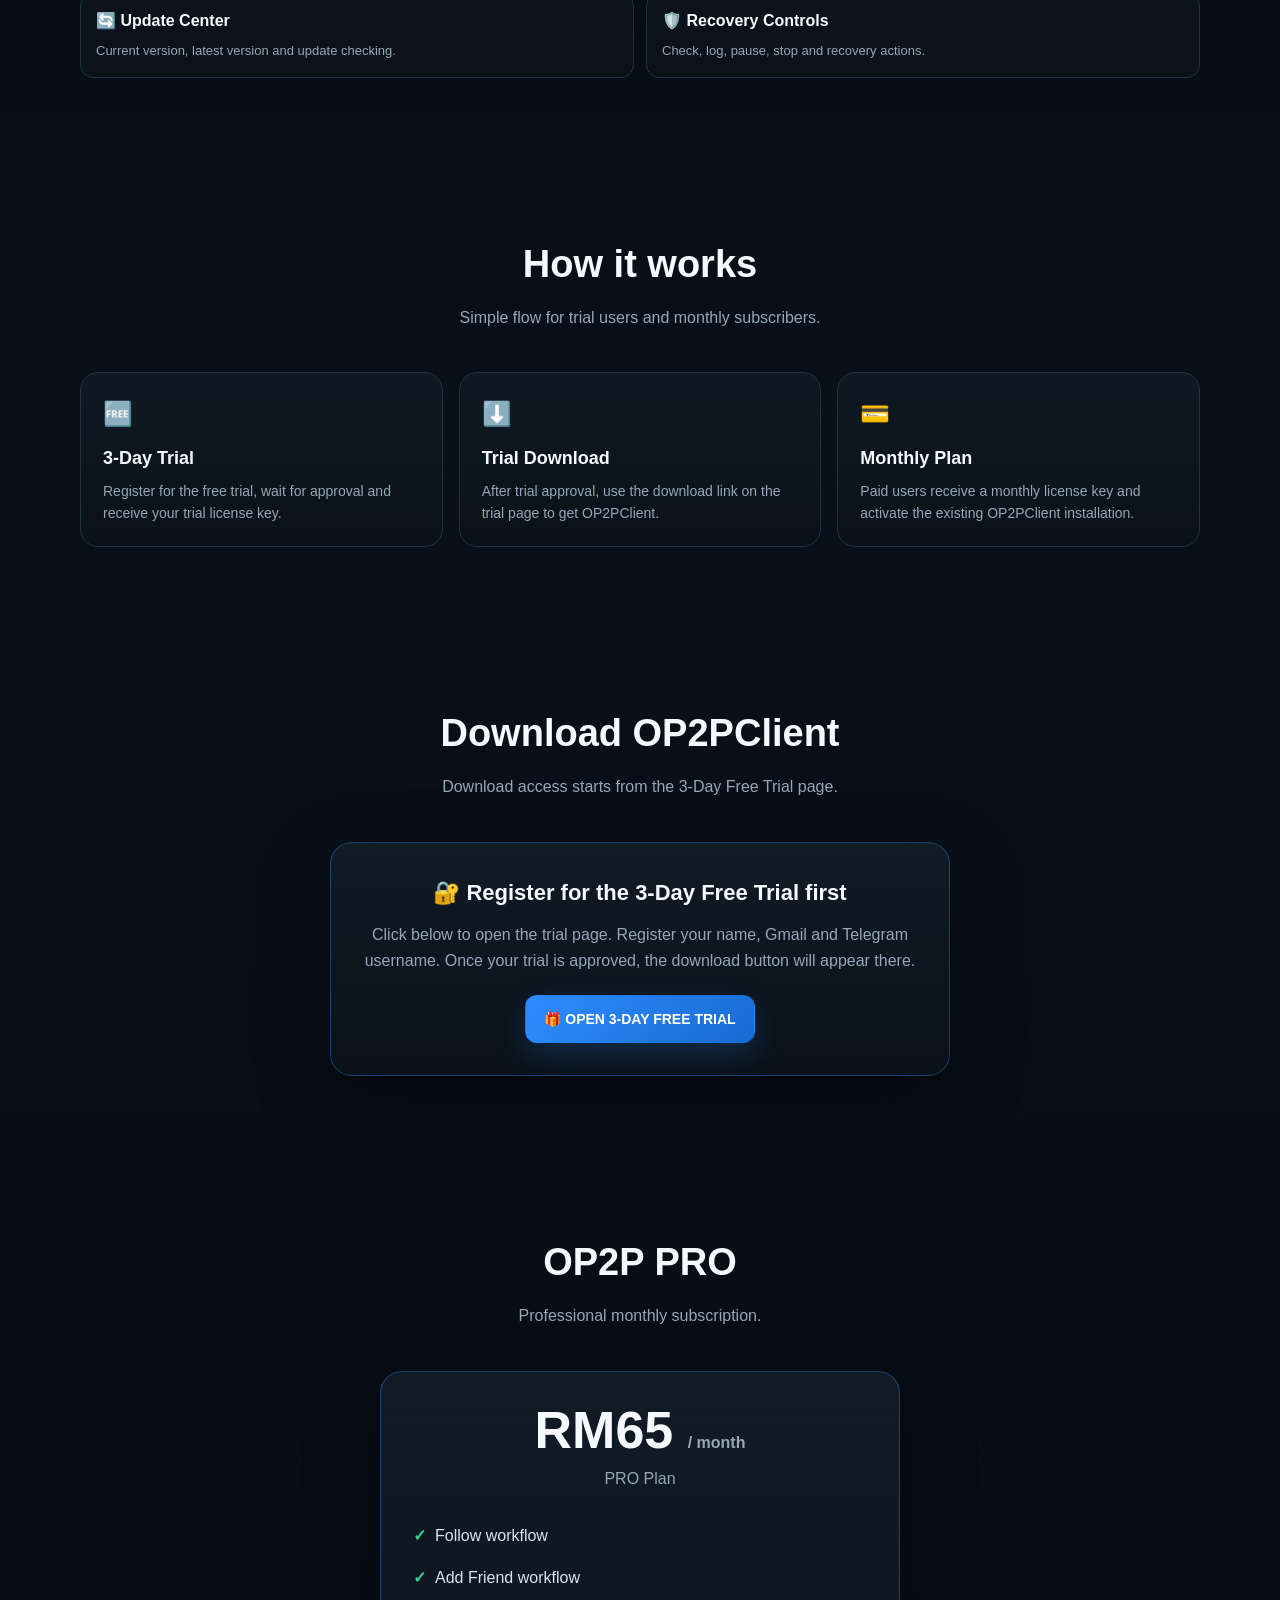
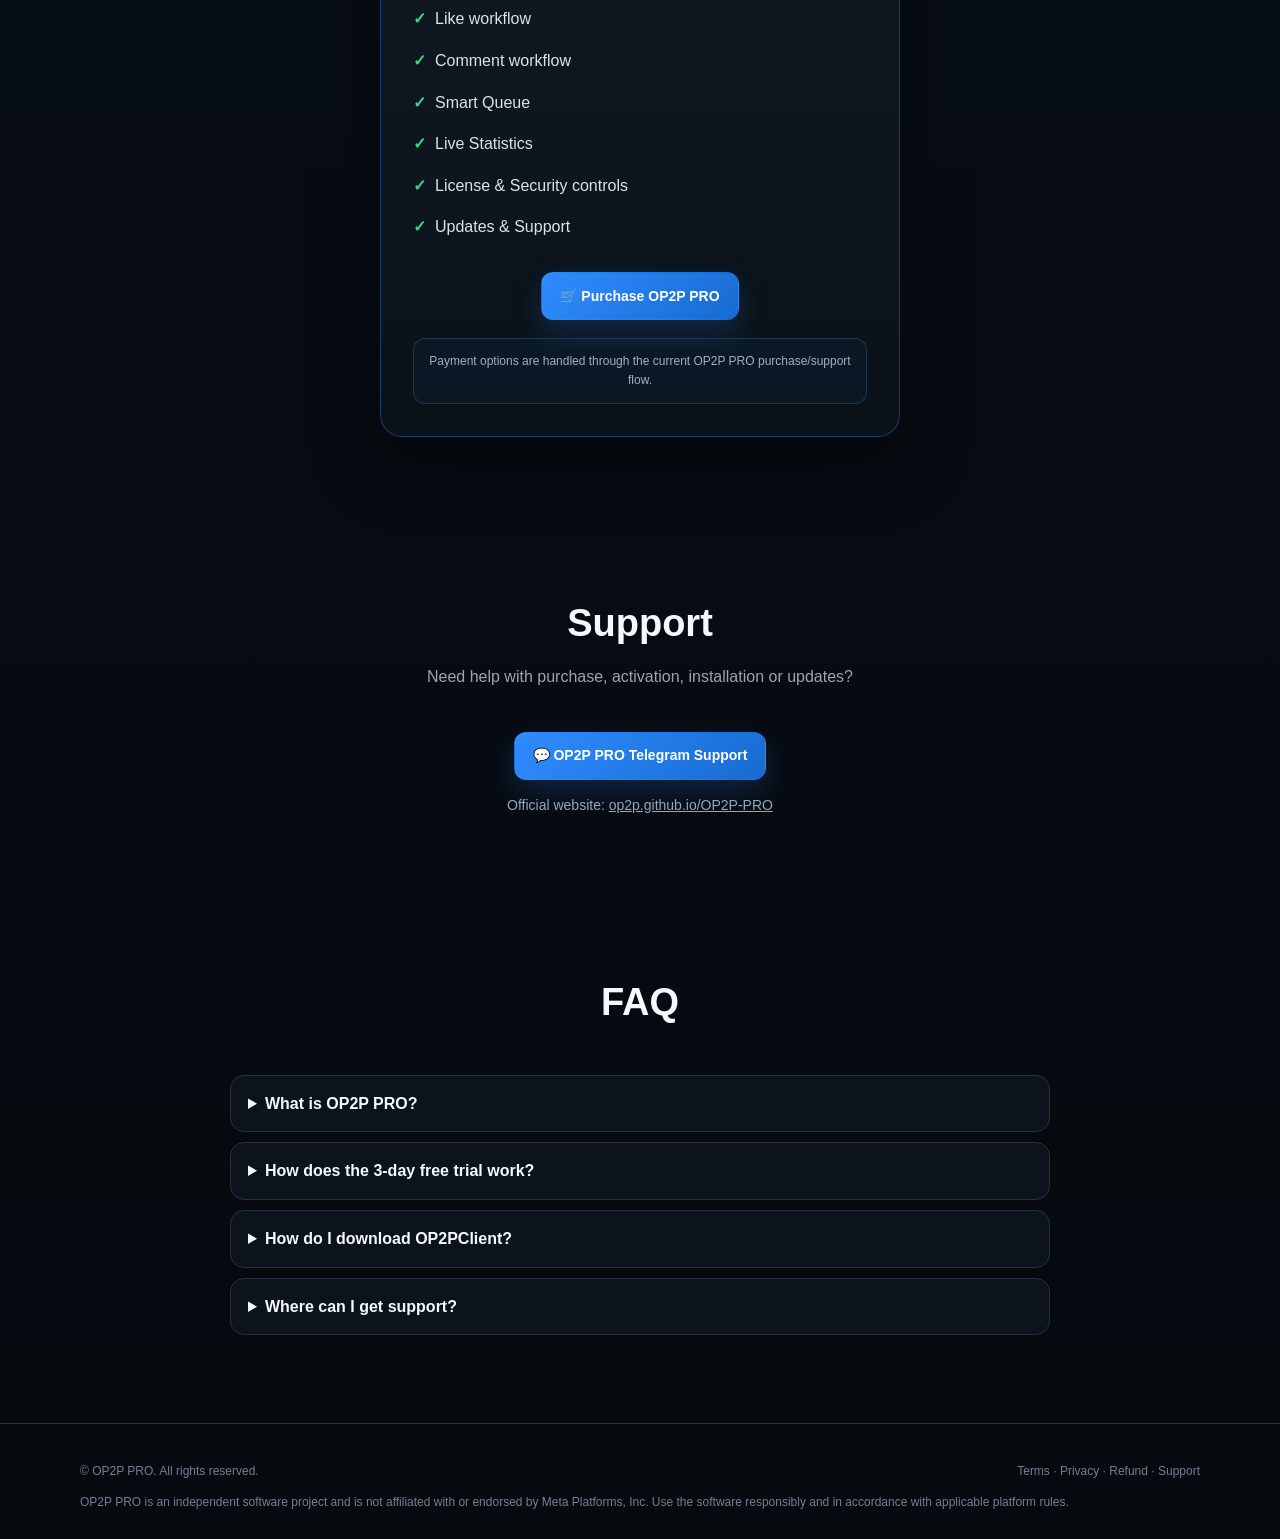
==== commit dbb5de5e: "Add files via upload" ====
--- a/index.html
+++ b/index.html
@@ -159,6 +159,7 @@
       <a href="#features">Features</a>
       <a href="#pricing">Pricing</a>
       <a href="#how">How It Works</a>
+      <a href="#download">Download</a>
       <a href="#support">Support</a>
     </div>
     <a class="btn btn-primary" href="#pricing">Get OP2P PRO</a>
@@ -180,10 +181,11 @@
       <div class="hero-actions">
         <!-- UPDATED FREE TRIAL LINK -->
         <a class="btn btn-primary"
-           href="https://script.google.com/macros/s/AKfycbx8cmAmPlQ5tBE_uNK3cNisuYwgIhUK6ZQdDStOA5irdGsIKd6D3-aHzeuV4elnh3dB/exec?mode=trial">
+           href="https://script.google.com/macros/s/AKfycbxvk1ZkeQFhXRx5YjTsoigEacNBcPa1lvNkw7_Bp92up0dCUOA9dMSmx2OvS6AZjKoj/exec?mode=trial">
           🎁 3-Day Free Trial
         </a>
         <a class="btn btn-secondary" href="#pricing">💳 View Purchase</a>
+        <a class="btn btn-secondary" href="https://script.google.com/macros/s/AKfycbxvk1ZkeQFhXRx5YjTsoigEacNBcPa1lvNkw7_Bp92up0dCUOA9dMSmx2OvS6AZjKoj/exec?mode=trial">⬇️ Download OP2PClient</a>
       </div>
 
       <div class="trust">
@@ -234,13 +236,31 @@
   <div class="container">
     <div class="section-title">
       <h2>How it works</h2>
-      <p>Simple customer flow from trial or purchase to a private client download.</p>
+      <p>Simple flow for trial users and monthly subscribers.</p>
     </div>
 
     <div class="grid">
-      <div class="card"><div class="icon">1️⃣</div><h3>Choose Trial or Purchase</h3><p>Start the 3-day trial or proceed with the PRO subscription.</p></div>
-      <div class="card"><div class="icon">2️⃣</div><h3>Verification</h3><p>Customer details and access requests are manually verified.</p></div>
-      <div class="card"><div class="icon">3️⃣</div><h3>Private Download</h3><p>Approved customers receive private access to the OP2PClient download.</p></div>
+      <div class="card"><div class="icon">🆓</div><h3>3-Day Trial</h3><p>Register for the free trial, wait for approval and receive your trial license key.</p></div>
+      <div class="card"><div class="icon">⬇️</div><h3>Trial Download</h3><p>After trial approval, use the download link on the trial page to get OP2PClient.</p></div>
+      <div class="card"><div class="icon">💳</div><h3>Monthly Plan</h3><p>Paid users receive a monthly license key and activate the existing OP2PClient installation.</p></div>
+    </div>
+  </div>
+</section>
+
+<section class="section" id="download">
+  <div class="container">
+    <div class="section-title">
+      <h2>Download OP2PClient</h2>
+      <p>Download access starts from the 3-Day Free Trial page.</p>
+    </div>
+
+    <div class="pricing" style="max-width:620px">
+      <div style="font-size:22px;font-weight:900">🔐 Register for the 3-Day Free Trial first</div>
+      <p style="color:var(--muted);margin:12px 0 22px">
+        Click below to open the trial page. Register your name, Gmail and Telegram username.
+        Once your trial is approved, the download button will appear there.
+      </p>
+      <a class="btn btn-primary" href="https://script.google.com/macros/s/AKfycbxvk1ZkeQFhXRx5YjTsoigEacNBcPa1lvNkw7_Bp92up0dCUOA9dMSmx2OvS6AZjKoj/exec?mode=trial">🎁 OPEN 3-DAY FREE TRIAL</a>
     </div>
   </div>
 </section>
@@ -313,8 +333,8 @@
     </details>
 
     <details>
-      <summary>How do I receive OP2PClient?</summary>
-      <p>After approval, the download request is verified and private Google Drive access is granted to the approved Google account.</p>
+      <summary>How do I download OP2PClient?</summary>
+      <p>Trial users register through the 3-Day Free Trial page. After approval, the trial page provides the download button for OP2PClient.</p>
     </details>
 
     <details>
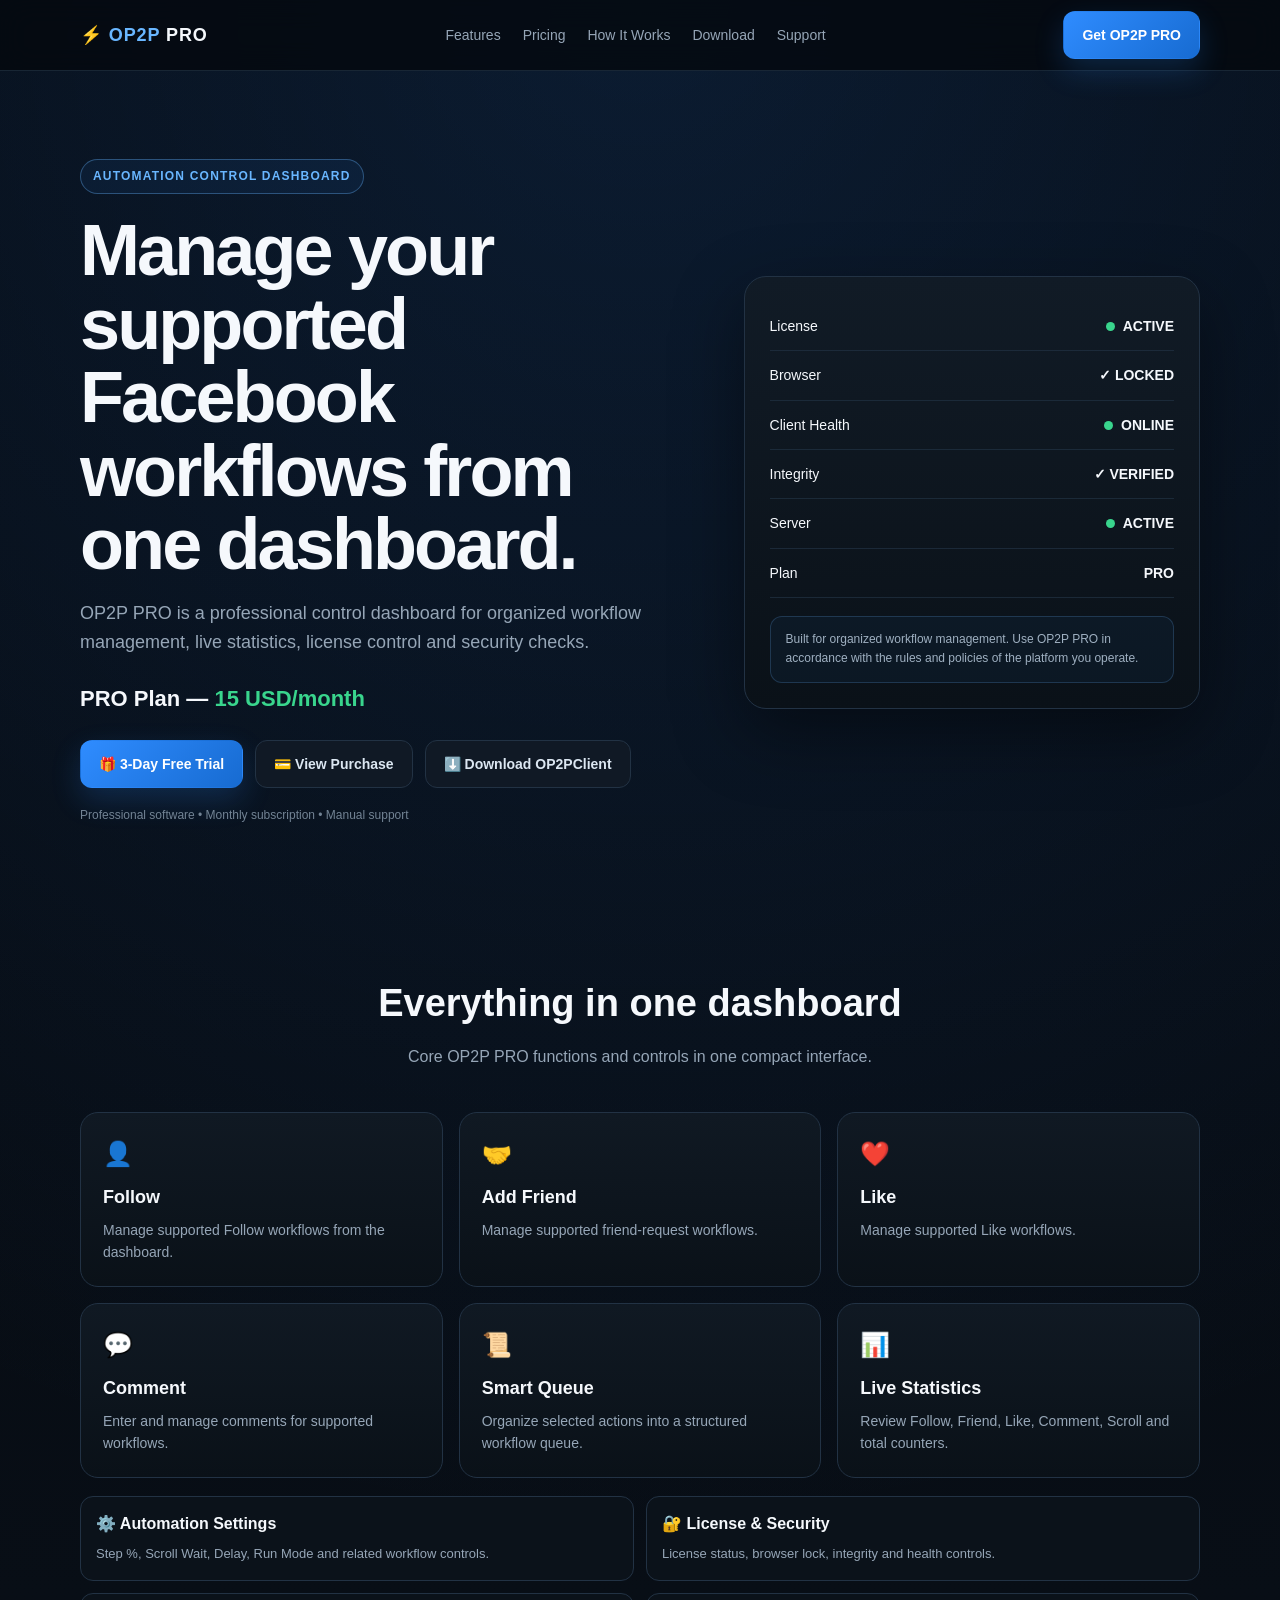
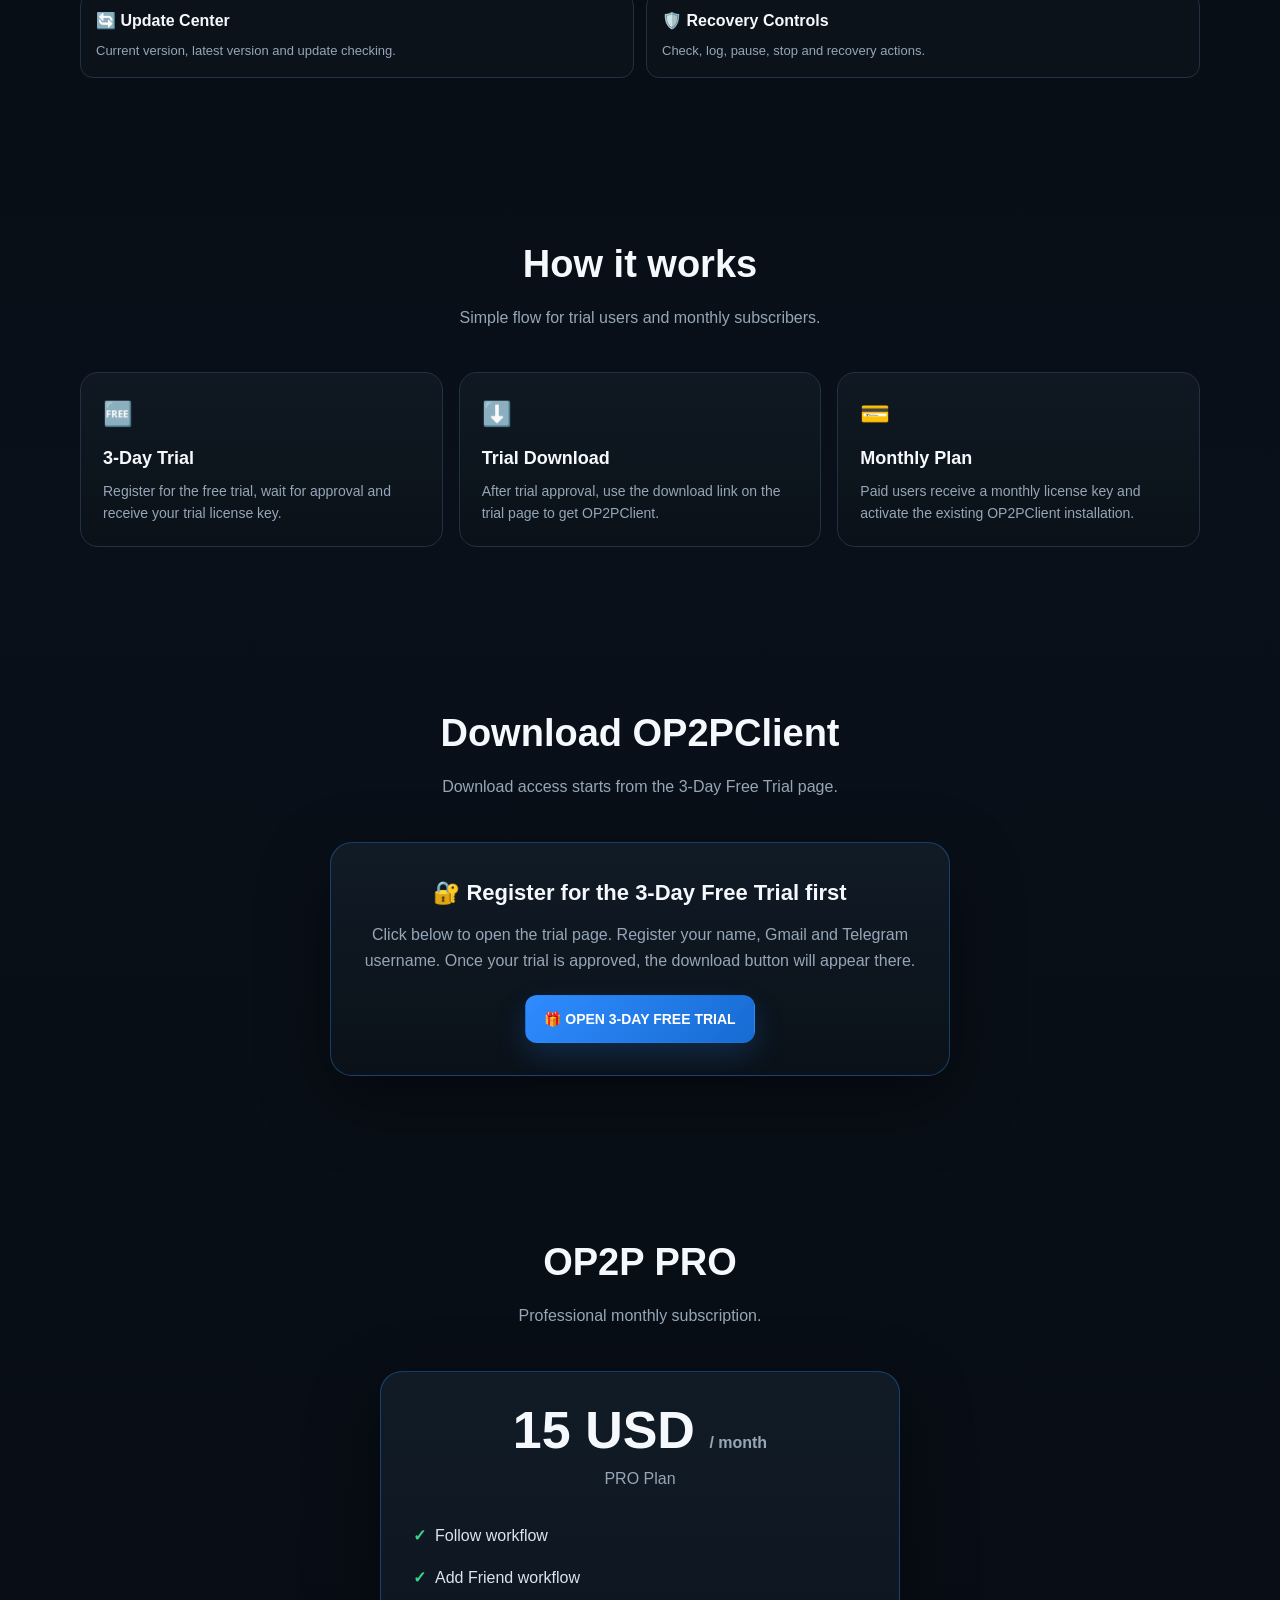
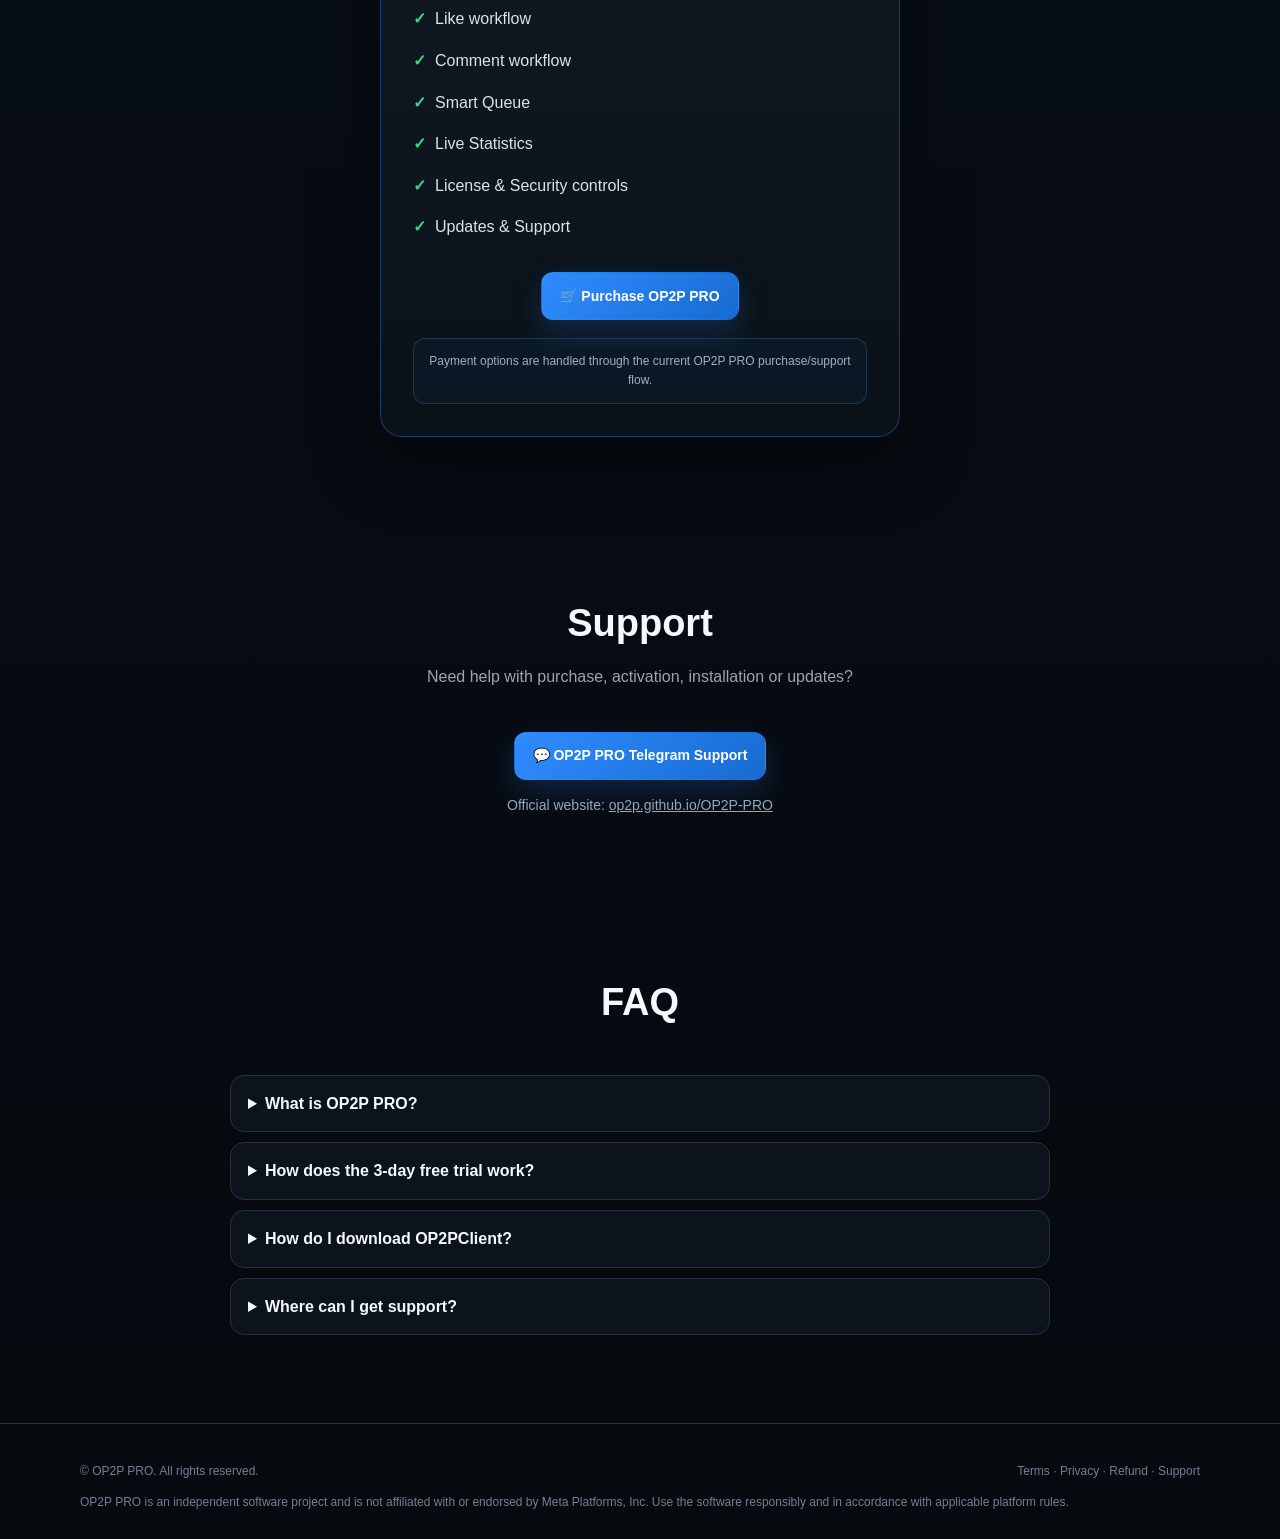
==== commit dbdf104e: "Update index.html" ====
--- a/index.html
+++ b/index.html
@@ -176,7 +176,7 @@
         live statistics, license control and security checks.
       </p>
 
-      <div class="price">PRO Plan — <span>RM65/month</span></div>
+      <div class="price">PRO Plan — <span>15 USD/month</span></div>
 
       <div class="hero-actions">
         <!-- UPDATED FREE TRIAL LINK -->
@@ -273,7 +273,7 @@
     </div>
 
     <div class="pricing">
-      <div class="price-big">RM65 <small>/ month</small></div>
+      <div class="price-big">15 USD <small>/ month</small></div>
       <div style="color:var(--muted);margin-top:10px">PRO Plan</div>
 
       <ul>
@@ -288,7 +288,7 @@
       </ul>
 
       <!-- Keep purchase CTA neutral so you can connect your current payment page -->
-      <a class="btn btn-primary" href="https://t.me/OP2PProSupportBot">
+      <a class="btn btn-primary" href="https://script.google.com/macros/s/AKfycbxvk1ZkeQFhXRx5YjTsoigEacNBcPa1lvNkw7_Bp92up0dCUOA9dMSmx2OvS6AZjKoj/exec?mode=trial">
         🛒 Purchase OP2P PRO
       </a>
 
